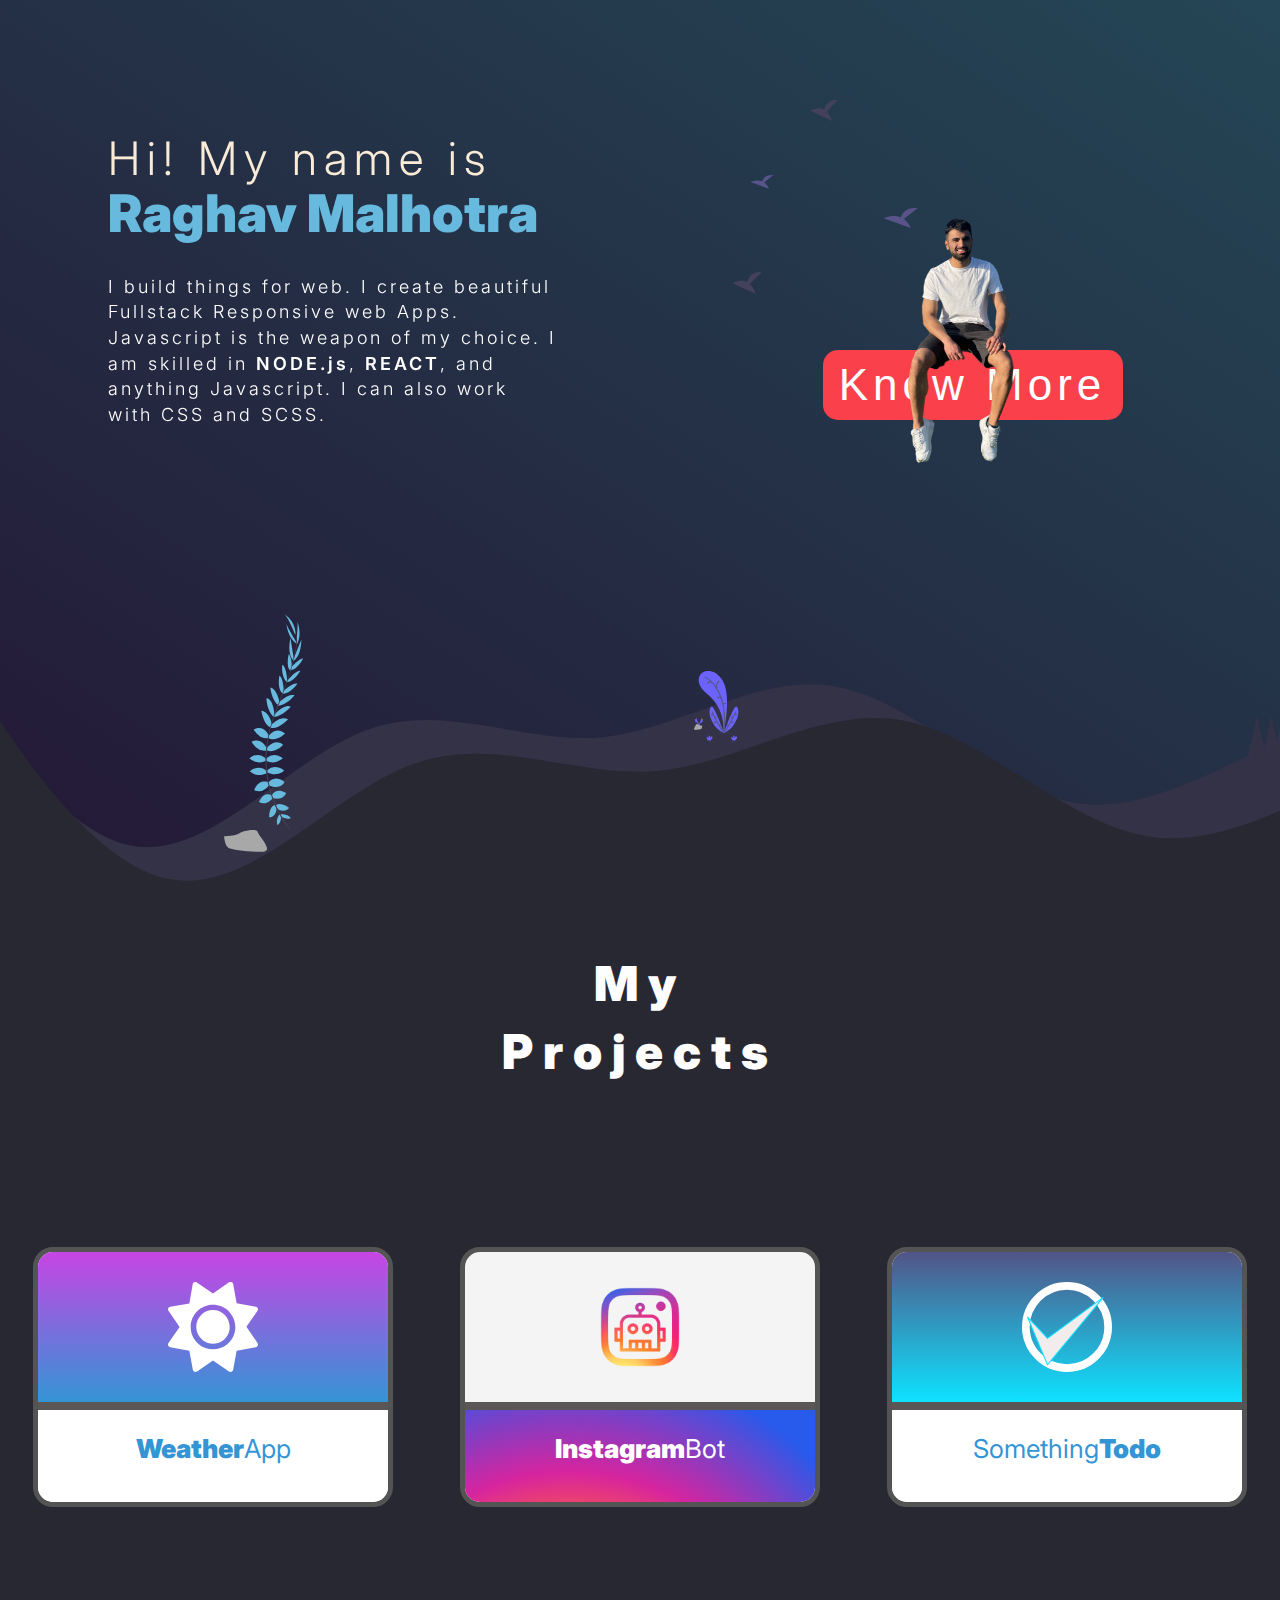
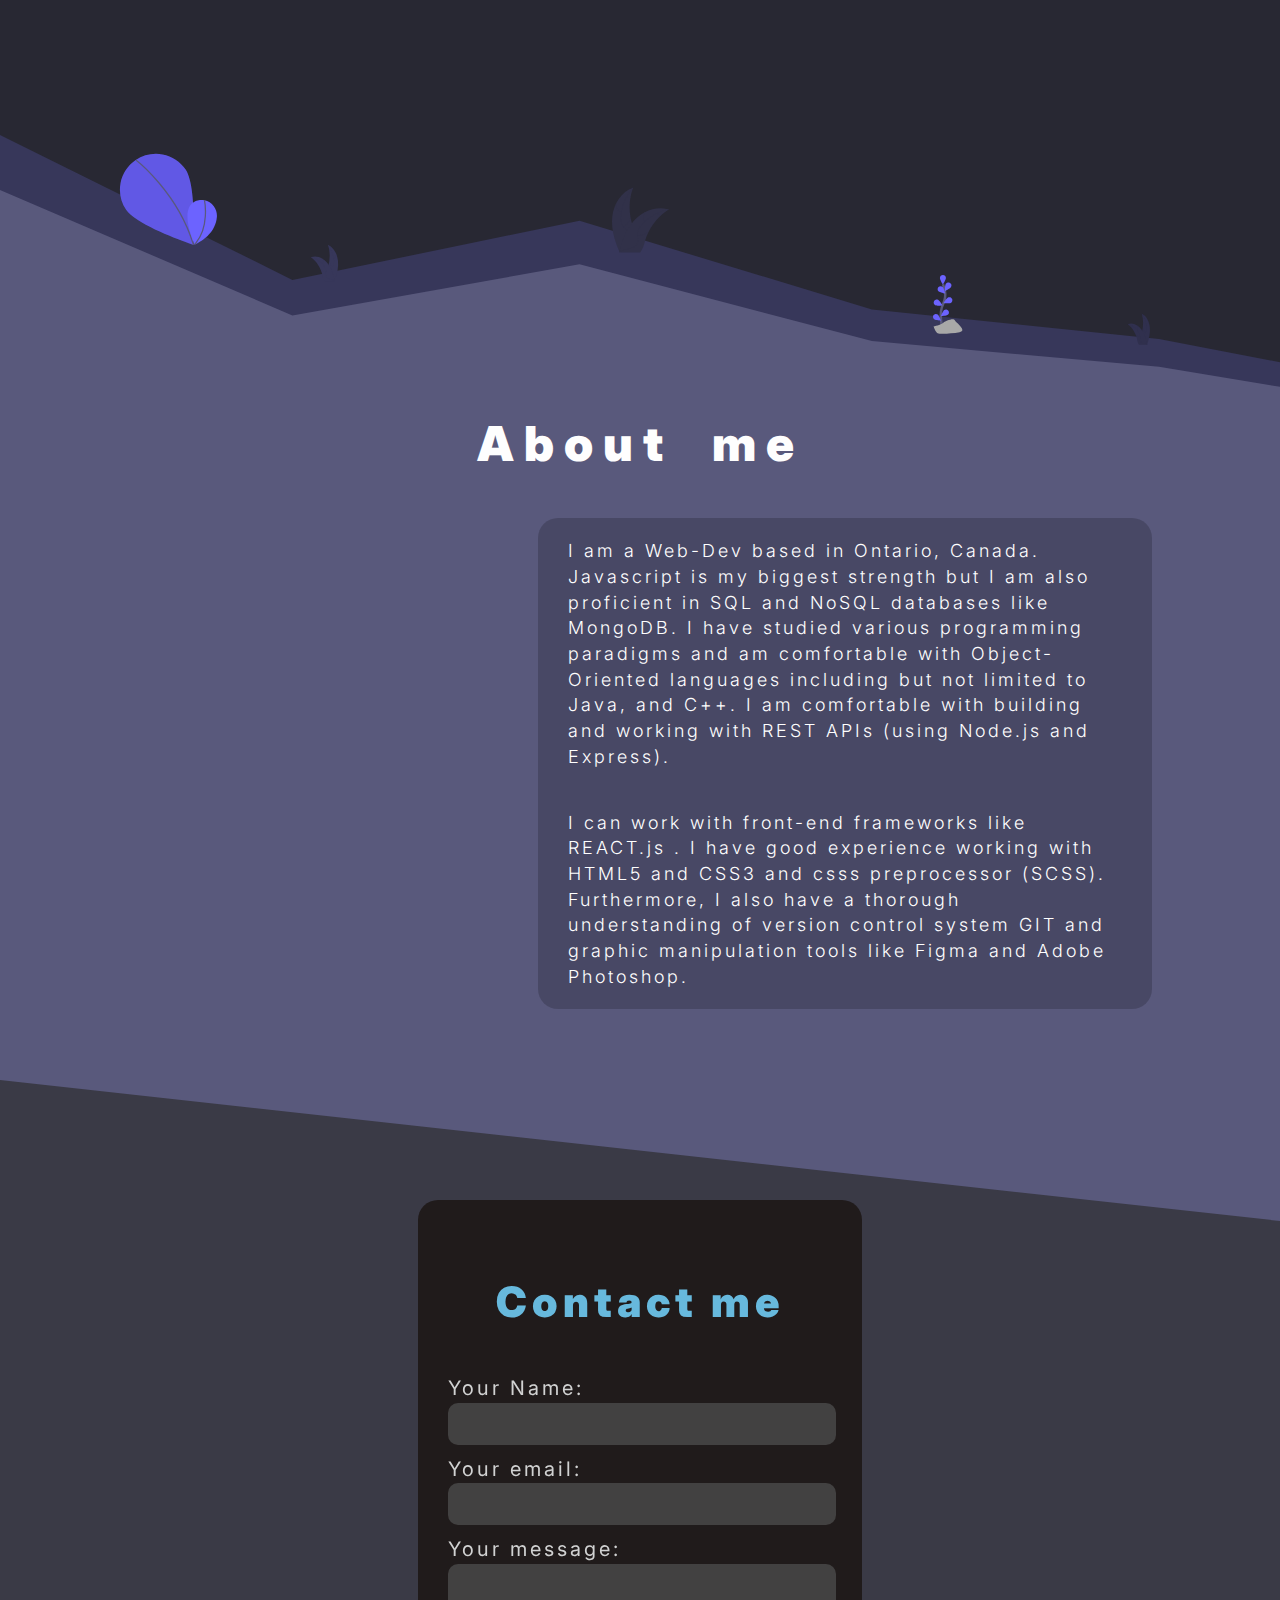
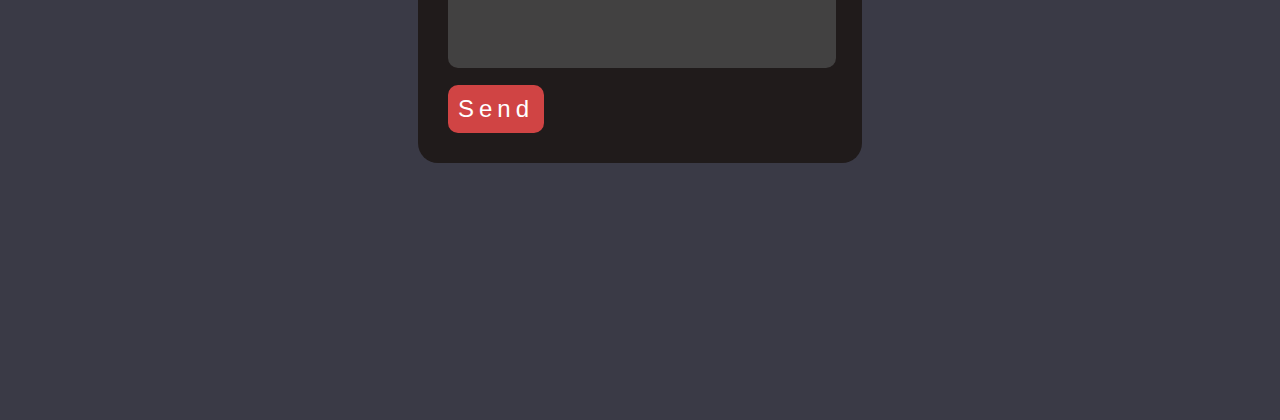
==== beta/index.html @ 1766f649 "added beta" ====
<!DOCTYPE html>
<html lang="en">
  <head>
    <meta charset="UTF-8" />
    <meta name="viewport" content="width=device-width, initial-scale=1.0" />
    <meta http-equiv="X-UA-Compatible" content="ie=edge" />
    <title>Document</title>
    <link rel="preconnect" href="https://fonts.googleapis.com" />
    <link rel="preconnect" href="https://fonts.gstatic.com" crossorigin />
    <link
      href="https://fonts.googleapis.com/css2?family=Inter:wght@100;200;300;400;500;600;700;800;900&display=swap"
      rel="stylesheet"
    />
    <link rel="stylesheet" href="./styles/style.css" />
  </head>

  <body>
    <div id="section1">
      <div class="container">
        <svg
          id="birds"
          width="185"
          height="194"
          viewBox="0 0 185 194"
          fill="none"
          xmlns="http://www.w3.org/2000/svg"
        >
          <path
            class="dark-bird"
            d="M31.756 82.4659L40.9617 75.1031C33.8102 74.3141 30.8718 78.2144 29.6692 81.3015C24.0822 78.9815 18 82.0219 18 82.0219L36.4189 88.7086C35.4897 86.2267 33.8722 84.0612 31.756 82.4659V82.4659Z"
            fill="#585489"
          />
          <path
            class="dark-bird"
            d="M171.369 118.892L185 108.15C174.411 106.999 170.06 112.69 168.279 117.193C160.006 113.809 151 118.245 151 118.245L178.273 128C176.897 124.379 174.502 121.22 171.369 118.892V118.892Z"
            fill="#585489"
          />
          <path
            class="light-bird"
            d="M94.1753 11.4369L105 0.157955C96.5908 -1.0507 93.1356 4.92404 91.7215 9.65311C85.1519 6.09915 78 10.7568 78 10.7568L99.6583 21C98.5656 17.198 96.6636 13.8807 94.1753 11.4369V11.4369Z"
            fill="#43415B"
          />
          <path
            class="light-bird"
            d="M17.3735 183.981L29 172.165C19.9679 170.899 16.2567 177.159 14.7379 182.113C7.68165 178.39 0 183.269 0 183.269L23.2626 194C22.089 190.017 20.0461 186.542 17.3735 183.981Z"
            fill="#43415B"
          />
        </svg>
        <div id="text-section">
          <h1>Hi! My name is <span id="name">Raghav Malhotra </span></h1>
          <p class="hero-para">
            I build things for web. I create beautiful Fullstack Responsive web
            Apps. Javascript is the weapon of my choice. I am skilled in
            <span class="node grow"> NODE.js</span>,
            <span class="react grow">REACT</span>, and anything Javascript. I
            can also work with CSS and SCSS.
          </p>
        </div>
        <div id="cta-section">
          <button id="main-cta">Know more</button>
        </div>
      </div>
    </div>

    <!-- section 2 projects -->

    <div id="section2">
      <div class="transition-layer"></div>

      <h2>My Projects</h2>

      <div class="container">
        <div class="project-box" id="weather-project">
          <div class="icon">
            <img
              src="./imgs/icons/weather.svg"
              alt="weather app by Raghav Malhotra"
            />
          </div>
          <div class="app-name"><span class="b">Weather</span>App</div>
        </div>
        <div class="project-box" id="instagram-bot">
          <div class="icon">
            <img
              src="./imgs/icons/instabot.png"
              alt="weather app by Raghav Malhotra"
            />
          </div>
          <div class="app-name" id="instagram-app-name-box">
            <div id="instabot-text"><span class="b">Instagram</span>Bot</div>
          </div>
        </div>
        <div class="project-box" id="todo-project">
          <div class="icon">
            <img
              src="./imgs/icons/todo.svg"
              alt="weather app by Raghav Malhotra"
            />
          </div>
          <div class="app-name">
            <div>Something<span class="b">Todo</span></div>
          </div>
        </div>
      </div>
    </div>

    <div id="section-3">
      <div class="transition-layer2"></div>
      <h2>About me</h2>
      <div id="about-box">
        <div id="about-text">
          <p>
            I am a Web-Dev based in Ontario, Canada. Javascript is my biggest
            strength but I am also proficient in SQL and NoSQL databases like
            MongoDB. I have studied various programming paradigms and am
            comfortable with Object-Oriented languages including but not limited
            to Java, and C++. I am comfortable with building and working with
            REST APIs (using Node.js and Express).
          </p>

          <p>
            I can work with front-end frameworks like REACT.js . I have good
            experience working with HTML5 and CSS3 and csss preprocessor (SCSS).
            Furthermore, I also have a thorough understanding of version control
            system GIT and graphic manipulation tools like Figma and Adobe
            Photoshop.
          </p>
        </div>
        <div id="about-img">
          <img src="/imgs/raghav.jpeg" alt="" />
        </div>
      </div>
    </div>

    <div id="section-4">
      <div id="form-box">
        <h3>Contact me</h3>
        <form action="https://formspree.io/f/moqrgpzv" method="POST">
          <label>
            Your Name: <br />
            <input type="text" name="name" required /> </label
          ><br />
          <label>
            Your email: <br />
            <input type="email" name="email" required /> </label
          ><br />
          <label>
            Your message:<br />
            <textarea name="message" required></textarea></label
          ><br />

          <button type="submit" id="send-form">Send</button>
        </form>
      </div>
    </div>
    -->
    <footer>Raghavm.com &copy; 2022</footer>
  </body>
  <script src="./scripts/app.js"></script>
  <script src="./scripts/form.js"></script>
  <script src="./scripts/url.js"></script>
</html>
---- beta/styles/style.css ----
body {
  padding: 0;
  margin: 0;
  font-family: 'Inter', sans-serif;
  font-size: 14px;
  line-height: 1.42857143;
  scroll-behavior: smooth;
  box-sizing: border-box;
  width: 100vw;
  overflow-x: hidden;
}

#section1 {
  /* background: #2c2b3c; */

  position: fixed;
  color: antiquewhite;
  /* padding: 20px; */
  text-align: center;
  height: 100vh;
  width: 100%;
  background: linear-gradient(33deg, #222954, #240d2e, #244b59, #352c69);
  background-size: 400% 400%;
  animation: gradient 30s ease infinite;
}

@keyframes gradient {
  0% {
    background-position: 0% 50%;
  }
  50% {
    background-position: 100% 50%;
  }
  100% {
    background-position: 0% 50%;
  }
}

.container {
  padding: 100px 0px;
  text-align: center;
  height: 100%;
  width: 100%;
  display: flex;
  flex-direction: row;
  justify-content: space-around;
  align-items: stretch;
  flex-wrap: wrap;
  position: relative;
  overflow: hidden;
  /* background: #dedded77; */
}

#birds {
  width: 250px;
  position: absolute;
  top: 90;
  right: 330px;
}

#text-section {
  width: 450px;
}

h1 {
  font-weight: 300;
  font-size: 46px;
  letter-spacing: 7px;
  line-height: 55px;
  text-align: left;
}

#name {
  font-size: 52px;
  font-weight: 900;
  color: #67b9dd;
  letter-spacing: 0px;
}

#text-section p {
  font-weight: 300;
  font-size: 18px;
  text-align: left;
  letter-spacing: 3px;
  color: #fff;
}

.grow {
  font-weight: 600;
}

#cta-section {
  width: 400px;
  display: flex;
  margin-top: 250px;
  justify-content: center;
  position: relative;
}

button#main-cta {
  background: #f9404b;
  color: #fff;
  border: 0;
  font-weight: 100;
  font-size: 44px;
  position: relative;
  letter-spacing: 5px;
  text-transform: capitalize;
  /* box-shadow: 5px 10px 15px #1a1a1a9c; */
  transition: all 0.3s ease-in-out;
  width: 300px;
  height: 70px;
  border-radius: 15px;
  cursor: pointer;
}

button#main-cta:hover {
  transform: translateY(-5px);
  box-shadow: 5px 10px 15px #1a1a1a9c;
}

button#main-cta:active {
  transform: translateY(5px);
  box-shadow: none;
}

#main-cta:after {
  content: '';
  width: 40%;
  height: 350%;
  position: absolute;
  top: -132px;
  left: 75px;
  background-image: url('./../imgs/me_nobg.png');
  background-position: center;
  background-size: cover;
}

.dark-bird {
  /* fill: red; */
}

/* ---------------------------------------- */

.transition-layer {
  position: absolute;
  top: -31%;
  left: 0;

  width: 100%;
  height: 40%;
  background-image: url('./../imgs/transition_layer.svg');
  background-repeat: no-repeat;
  background-size: cover;
}

#section2 {
  width: 100%;
  top: 100vh;
  left: 0;
  background: #282833;
  color: antiquewhite;
  padding: 10px 0 150px 0;
  text-align: center;
  min-height: 100vh;
  position: relative;
  display: block;
}

h2 {
  font-size: 48px;
  font-weight: 900;
  word-spacing: 20px;
  letter-spacing: 10px;
  position: absolute;
  z-index: 2;
  color: #fefefe;
  position: relative;

  /* background: #000; */
  width: 400px;
  left: 50%;
  transform: translateX(-50%);
}

h2 .underline {
  content: '';
  width: 40%;
  height: 6px;
  border-radius: 10px;
  background: #f9404b;
  position: absolute;
  top: 130%;
  left: 50%;
  transform: translateX(-50%);
  z-index: 1;
  transition: all 1s ease-in-out;
  /* transform: scale(0.5); */
}

.project-box {
  width: 350px;
  height: 250px;
  background: #f4f4f4;
  border-radius: 20px;
  margin: 20px;
  cursor: pointer;
  transition: all 0.3s ease-in-out;
  overflow: hidden;
  border: 5px solid #545454;
  padding: 0%;
}

.project-box:hover {
  transform: scale(1.05);
  box-shadow: 5px 10px 15px #262525b7;
}

.project-box .icon {
  width: 100%;
  height: 60%;
  position: relative;
  border-bottom: 8px solid rgb(91, 86, 86);
}

#weather-project .icon {
  background: linear-gradient(#c745e4, #278ed3ef);
}

#todo-project .icon {
  background: linear-gradient(#525486, #0de2ff);
}

.project-box .icon img {
  width: auto;
  position: absolute;
  height: 60%;
  top: 50%;
  left: 50%;
  transform: translate(-50%, -50%);
}

.b {
  font-weight: 900;
}
.project-box .app-name {
  background: #ffffff;
  height: 100%;
  color: #278ed3ef;
  font-size: 26px;
  font-weight: 400;
  padding-top: 20px;
}

/* section 3 */
#section-3 {
  height: 100vh;
  width: 100%;
  top: 100vh;
  box-sizing: border-box;
  background: #59597c;
  color: antiquewhite;
  padding: 10px 0 150px 0;
  text-align: center;

  position: relative;
}

#about-box {
  margin-top: 1000px;
  width: 80%;
  margin: auto;

  display: table;
  clear: both;
  border-radius: 20px;
}

#about-text {
  width: 60%;
  float: right;
  background: rgba(0, 0, 0, 0.185);
  font-family: 'Inter', sans-serif;

  font-weight: 300;
  border-radius: 20px;
}

#about-text p {
  font-size: 18px;
  font-weight: 300;
  text-align: left;
  letter-spacing: 3px;
  width: 90%;
  margin: auto;
  color: #fff;
  padding: 20px;
}

#about-img {
  width: 30%;
  float: left;
}
#about-img img {
  width: 100%;
  box-shadow: 5px 2px 15px #262525b7;
  border-radius: 20px;
}

.transition-layer {
  position: absolute;
  top: -31%;
  left: 0;

  width: 100%;
  height: 40%;
  background-image: url('./../imgs/transition_layer.svg');
  background-repeat: no-repeat;
  background-size: cover;
}

.transition-layer2 {
  position: absolute;
  top: -31%;
  left: 0;
  background: #282833;
  width: 100%;
  height: 34%;
  background-image: url('./../imgs/transition_layer2.svg');
  background-repeat: no-repeat;
  background-size: cover;
}

#section-4 {
  width: 100%;
  display: block;
  top: 80vh;
  left: 0;
  position: relative;
  background: #3a3a46;
  clip-path: polygon(0 0, 100% 15%, 100% 100%, 0% 100%);
  color: antiquewhite;
  padding: 20px 0;
  /* text-align: center; */
  min-height: 100vh;
}

#form-box {
  width: 30%;
  height: 100%;
  margin: auto;
  margin-top: 100px;
  background: #201b1b;
  padding: 30px;
  border-radius: 20px;
  overflow: hidden;
  position: relative;
}

#form-box h3 {
  font-size: 42px;
  font-weight: 900;
  letter-spacing: 0px;
  letter-spacing: 5px;

  color: #67b9dd;
  text-align: center;
}

form input[type='text'],
form input[type='email'],
form textarea {
  width: 100%;
  height: 40px;
  background: rgb(66, 65, 65);
  border: 0;
  outline: 0;
  border-radius: 10px;
  text-indent: 3%;
  margin-bottom: 10px;
  font-size: 18px;

  color: #67b9dd;
  transition: all 0.3s ease-in-out;
}

label {
  font-size: 20px;
  letter-spacing: 3px;
  color: #d1d2d2;
  transition: all 0.3s ease-in-out;
  margin-bottom: 15px;
}

form textarea {
  height: 100px;
  resize: none;
}

#send-form {
  background: #d04444;
  color: #fff;
  border: 0;
  border-radius: 10px;
  padding: 10px;
  font-size: 24px;
  font-weight: 300;
  cursor: pointer;
  transition: all 0.3s ease-in-out;
  letter-spacing: 5px;
}

#send-form:hover {
  background: #e53535;
}

footer {
  width: 100%;
  min-height: 50px;
  background: #2c1e4b;
  text-align: center;
  color: #ffffff;
  padding: 10px;
}

#instagram-app-name-box {
  background: radial-gradient(
    circle at 30% 107%,
    #fdf497 0%,
    #fdf497 5%,
    #fd5949 45%,
    #d6249f 60%,
    #285aeb 90%
  );
}
#instabot-text {
  color: #ffff;

  /* background-clip: text;
  -webkit-background-clip: text;
  -webkit-text-fill-color: transparent; */
}

/* media queries */

@media only screen and (max-width: 2143px) {
  .transition-layer2 {
    top: -25%;
  }
}

@media only screen and (max-width: 1809px) {
  .transition-layer2 {
    top: 0%;
  }
}

@media only screen and (max-width: 2143px) {
  .transition-layer2 {
    top: -25%;
  }
}
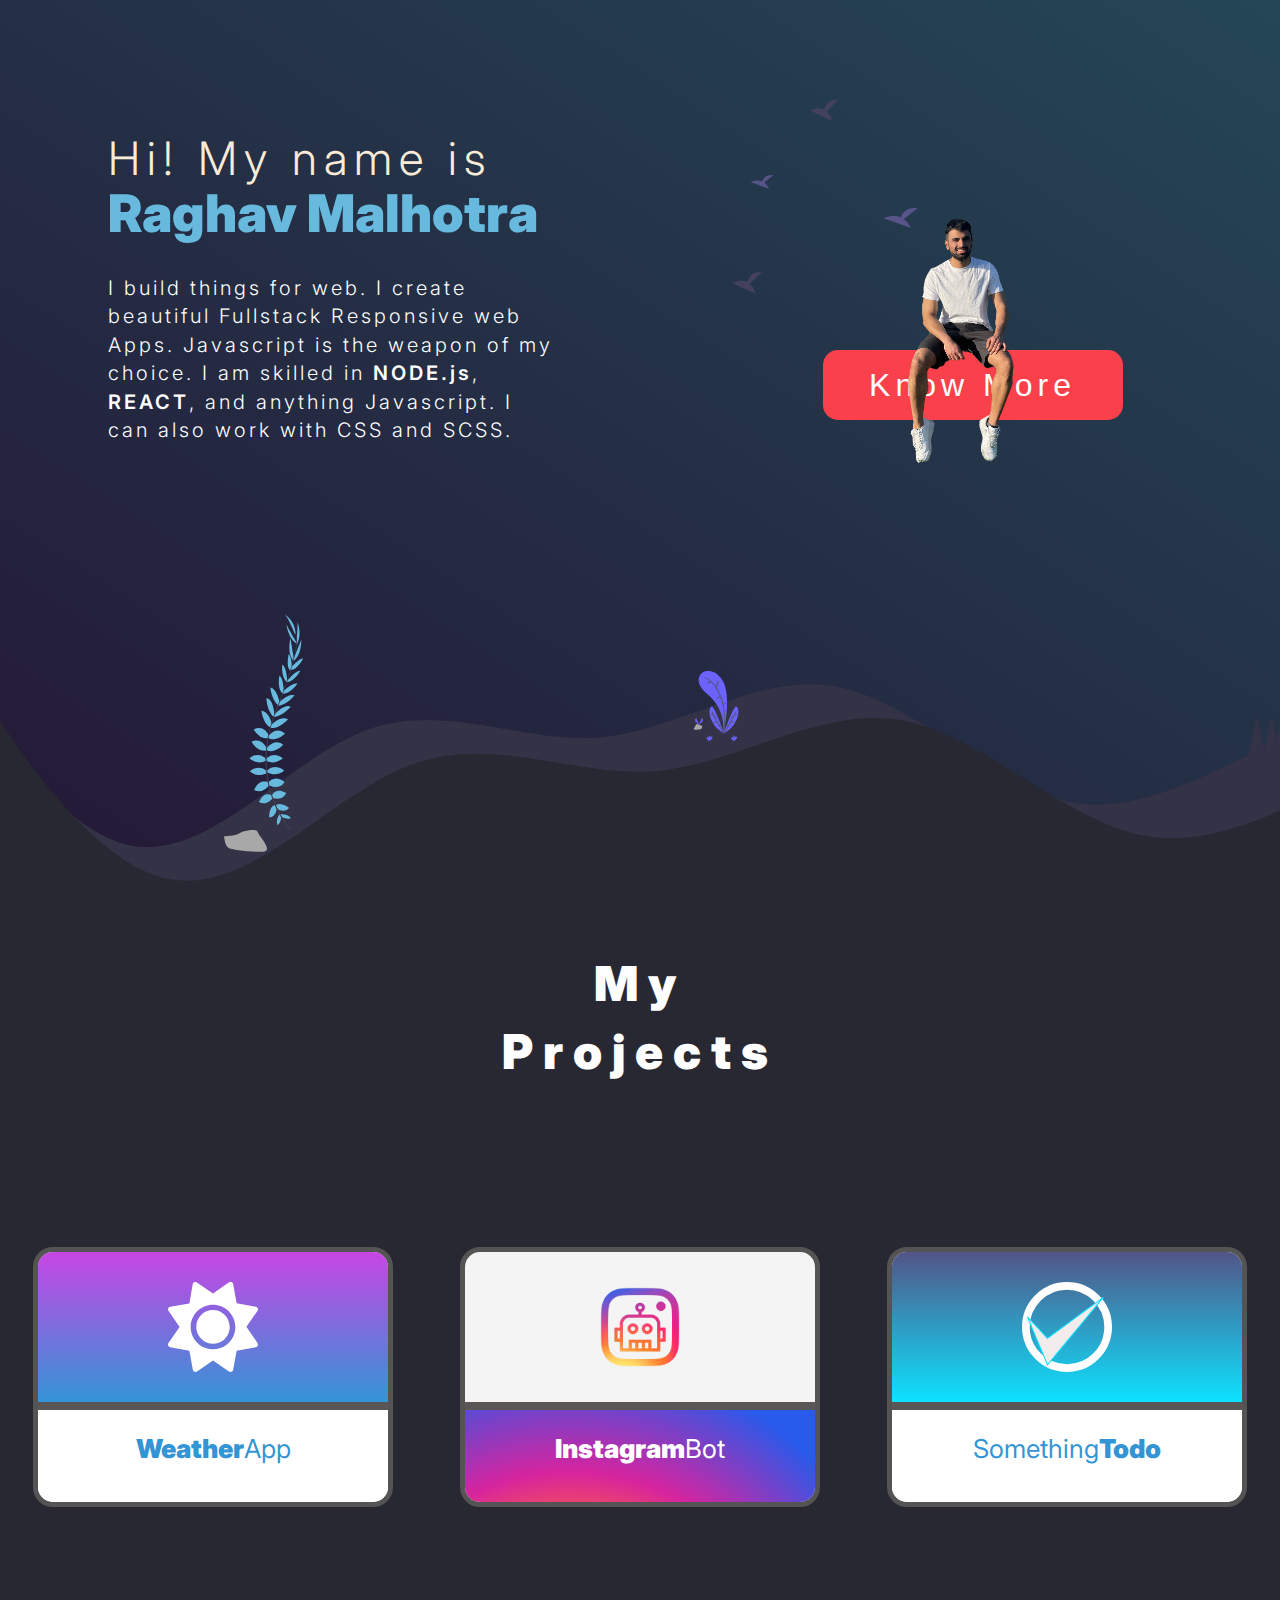
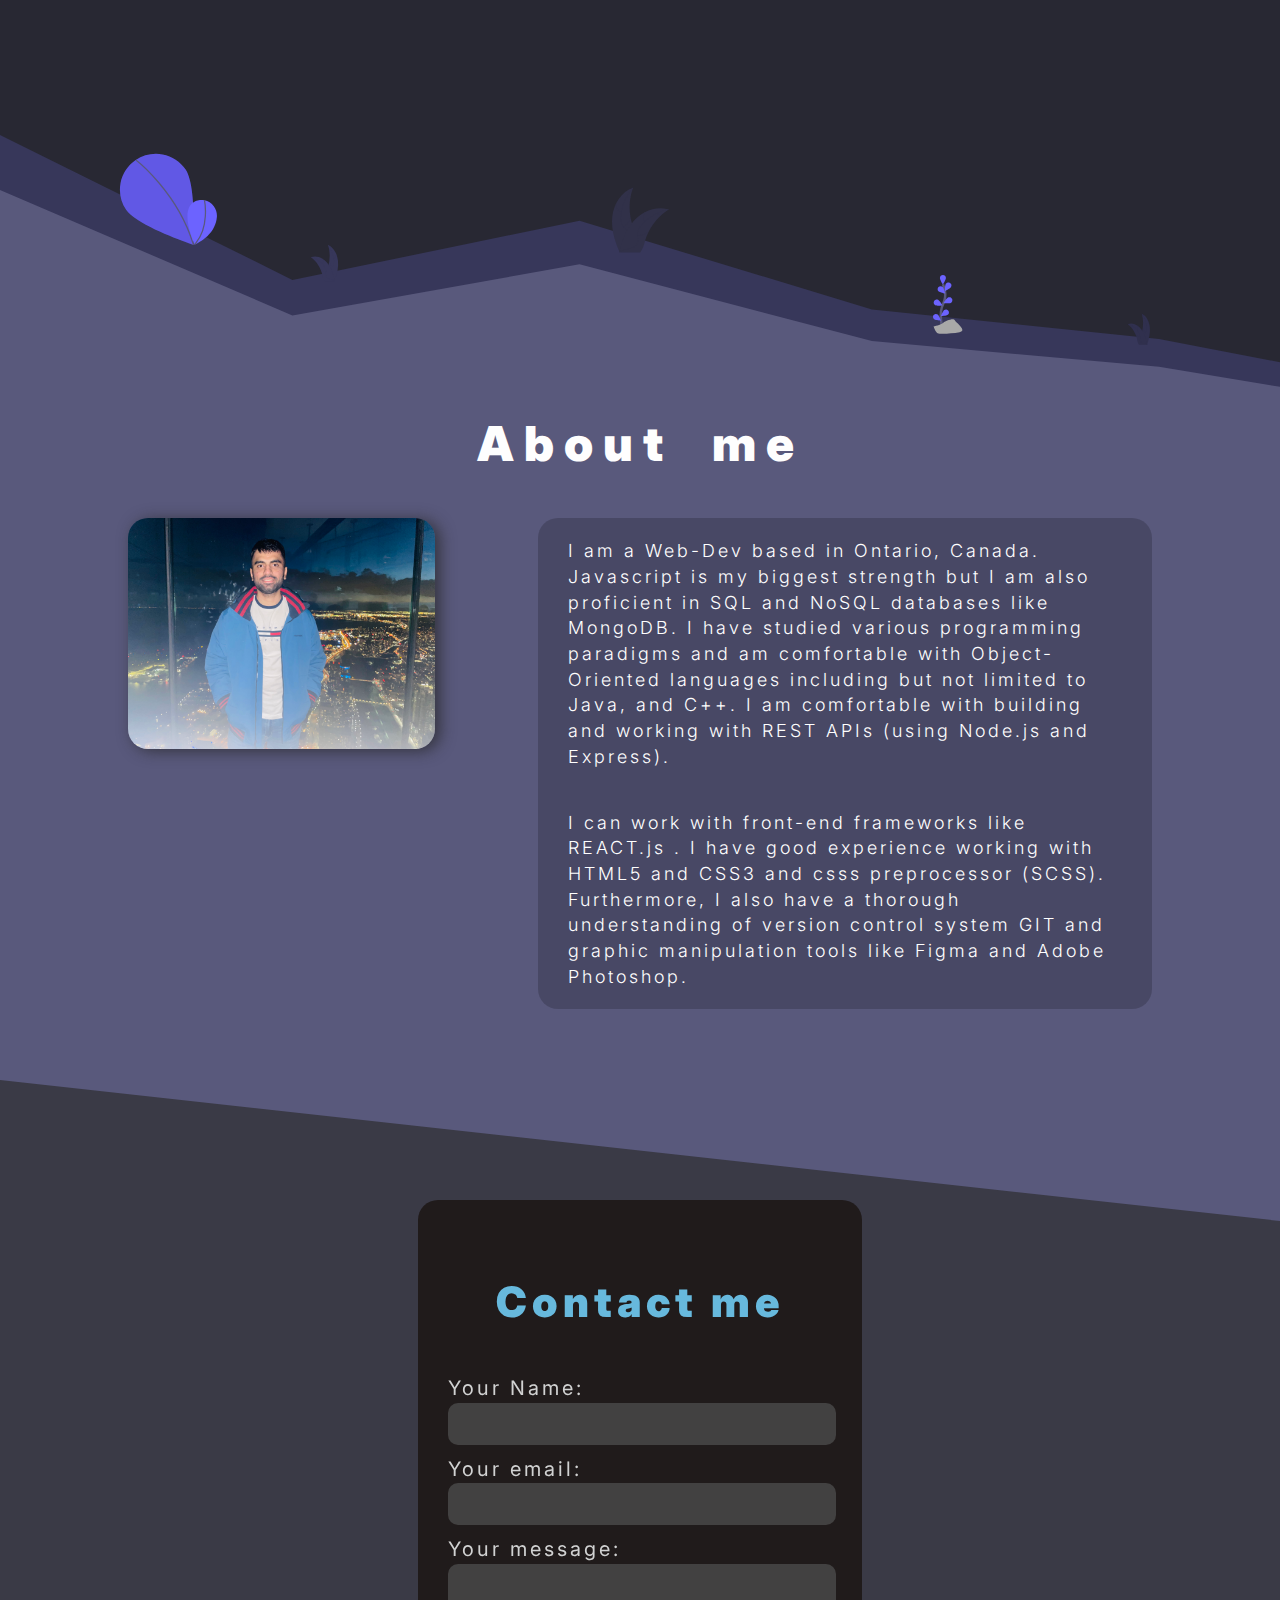
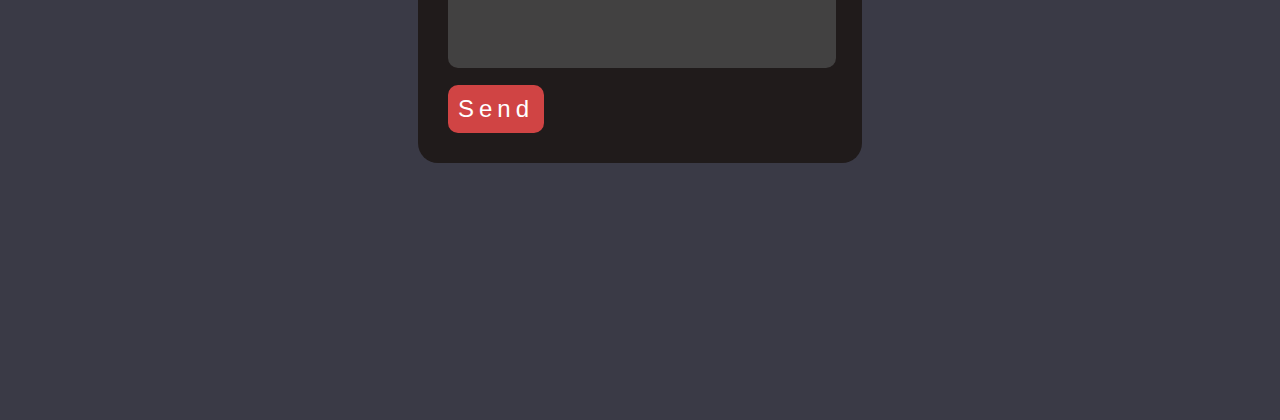
==== commit 4ebbe35a: "worked on responsive desiggn of beta" ====
--- a/beta/index.html
+++ b/beta/index.html
@@ -12,6 +12,7 @@
       rel="stylesheet"
     />
     <link rel="stylesheet" href="./styles/style.css" />
+    <link rel="stylesheet" href="./styles/media_queries.css" />
   </head>
 
   <body>
@@ -127,7 +128,7 @@
           </p>
         </div>
         <div id="about-img">
-          <img src="/imgs/raghav.jpeg" alt="" />
+          <img src="/beta/imgs/raghav.jpeg" alt="" />
         </div>
       </div>
     </div>
--- a/beta/styles/style.css
+++ b/beta/styles/style.css
@@ -17,23 +17,11 @@
   color: antiquewhite;
   /* padding: 20px; */
   text-align: center;
-  height: 100vh;
+  min-height: 100vh;
   width: 100%;
   background: linear-gradient(33deg, #222954, #240d2e, #244b59, #352c69);
   background-size: 400% 400%;
   animation: gradient 30s ease infinite;
-}
-
-@keyframes gradient {
-  0% {
-    background-position: 0% 50%;
-  }
-  50% {
-    background-position: 100% 50%;
-  }
-  100% {
-    background-position: 0% 50%;
-  }
 }
 
 .container {
@@ -79,7 +67,7 @@
 
 #text-section p {
   font-weight: 300;
-  font-size: 18px;
+  font-size: 20px;
   text-align: left;
   letter-spacing: 3px;
   color: #fff;
@@ -102,7 +90,7 @@
   color: #fff;
   border: 0;
   font-weight: 100;
-  font-size: 44px;
+  font-size: 32px;
   position: relative;
   letter-spacing: 5px;
   text-transform: capitalize;
@@ -443,20 +431,14 @@
 
 /* media queries */
 
-@media only screen and (max-width: 2143px) {
-  .transition-layer2 {
-    top: -25%;
+@keyframes gradient {
+  0% {
+    background-position: 0% 50%;
   }
-}
-
-@media only screen and (max-width: 1809px) {
-  .transition-layer2 {
-    top: 0%;
+  50% {
+    background-position: 100% 50%;
   }
-}
-
-@media only screen and (max-width: 2143px) {
-  .transition-layer2 {
-    top: -25%;
+  100% {
+    background-position: 0% 50%;
   }
 }
--- a/beta/styles/media_queries.css
+++ b/beta/styles/media_queries.css
@@ -0,0 +1,140 @@
+@media only screen and (max-width: 2143px) {
+  .transition-layer2 {
+    top: -25%;
+  }
+}
+
+@media only screen and (max-width: 1809px) {
+  .transition-layer2 {
+    top: 0%;
+  }
+}
+
+@media only screen and (max-width: 2143px) {
+  .transition-layer2 {
+    top: -25%;
+  }
+}
+
+@media only screen and (max-width: 1200px) {
+  .transition-layer {
+    top: -16%;
+    height: 25%;
+  }
+}
+
+@media only screen and (max-width: 935px) {
+  #section1 {
+    height: 110vh;
+  }
+  #section2 {
+    top: 115vh;
+  }
+  .transition-layer {
+    top: -10%;
+
+    height: 15%;
+  }
+
+  #main-cta:after {
+    display: none;
+  }
+
+  #cta-section {
+    height: 80vw;
+    margin-top: 120px;
+  }
+  #text-section {
+    width: 80vw;
+  }
+}
+
+@media only screen and (max-width: 700px) {
+  .transition-layer {
+    top: -8%;
+
+    height: 8%;
+  }
+}
+
+@media only screen and (max-width: 805px) {
+  h1 {
+    font-weight: 400;
+    font-size: 46px;
+    letter-spacing: 5px;
+    line-height: 45px;
+  }
+
+  #name {
+    font-size: 46px;
+    font-weight: 900;
+  }
+
+  #text-section p {
+    font-weight: 300;
+    font-size: 18px;
+    text-align: left;
+    letter-spacing: 3px;
+    color: #fff;
+  }
+}
+
+@media only screen and (max-width: 700px) {
+  button#main-cta {
+    font-size: 20px;
+    width: 200px;
+    height: 60px;
+    border-radius: 10px;
+  }
+
+  #cta-section {
+    height: 80vw;
+    margin-top: 90px;
+  }
+}
+
+@media only screen and (max-width: 500px) {
+  .container {
+    padding: 70px 0px;
+  }
+
+  #section1 {
+    height: 60vh;
+  }
+  #section2 {
+    top: 100vh;
+  }
+  .transition-layer {
+    top: -10%;
+    height: 10%;
+  }
+
+  #cta-section {
+    height: 100vw;
+    margin-top: 120px;
+  }
+
+  h1 {
+    font-weight: 400;
+    font-size: 30px;
+    letter-spacing: 5px;
+    line-height: 45px;
+  }
+
+  #name {
+    font-size: 36px;
+    font-weight: 900;
+  }
+
+  #cta-section {
+    height: 80vw;
+    margin-top: 30px;
+  }
+
+  button#main-cta {
+    font-size: 20px;
+    width: 200px;
+    height: 50px;
+    border-radius: 10px;
+  }
+}
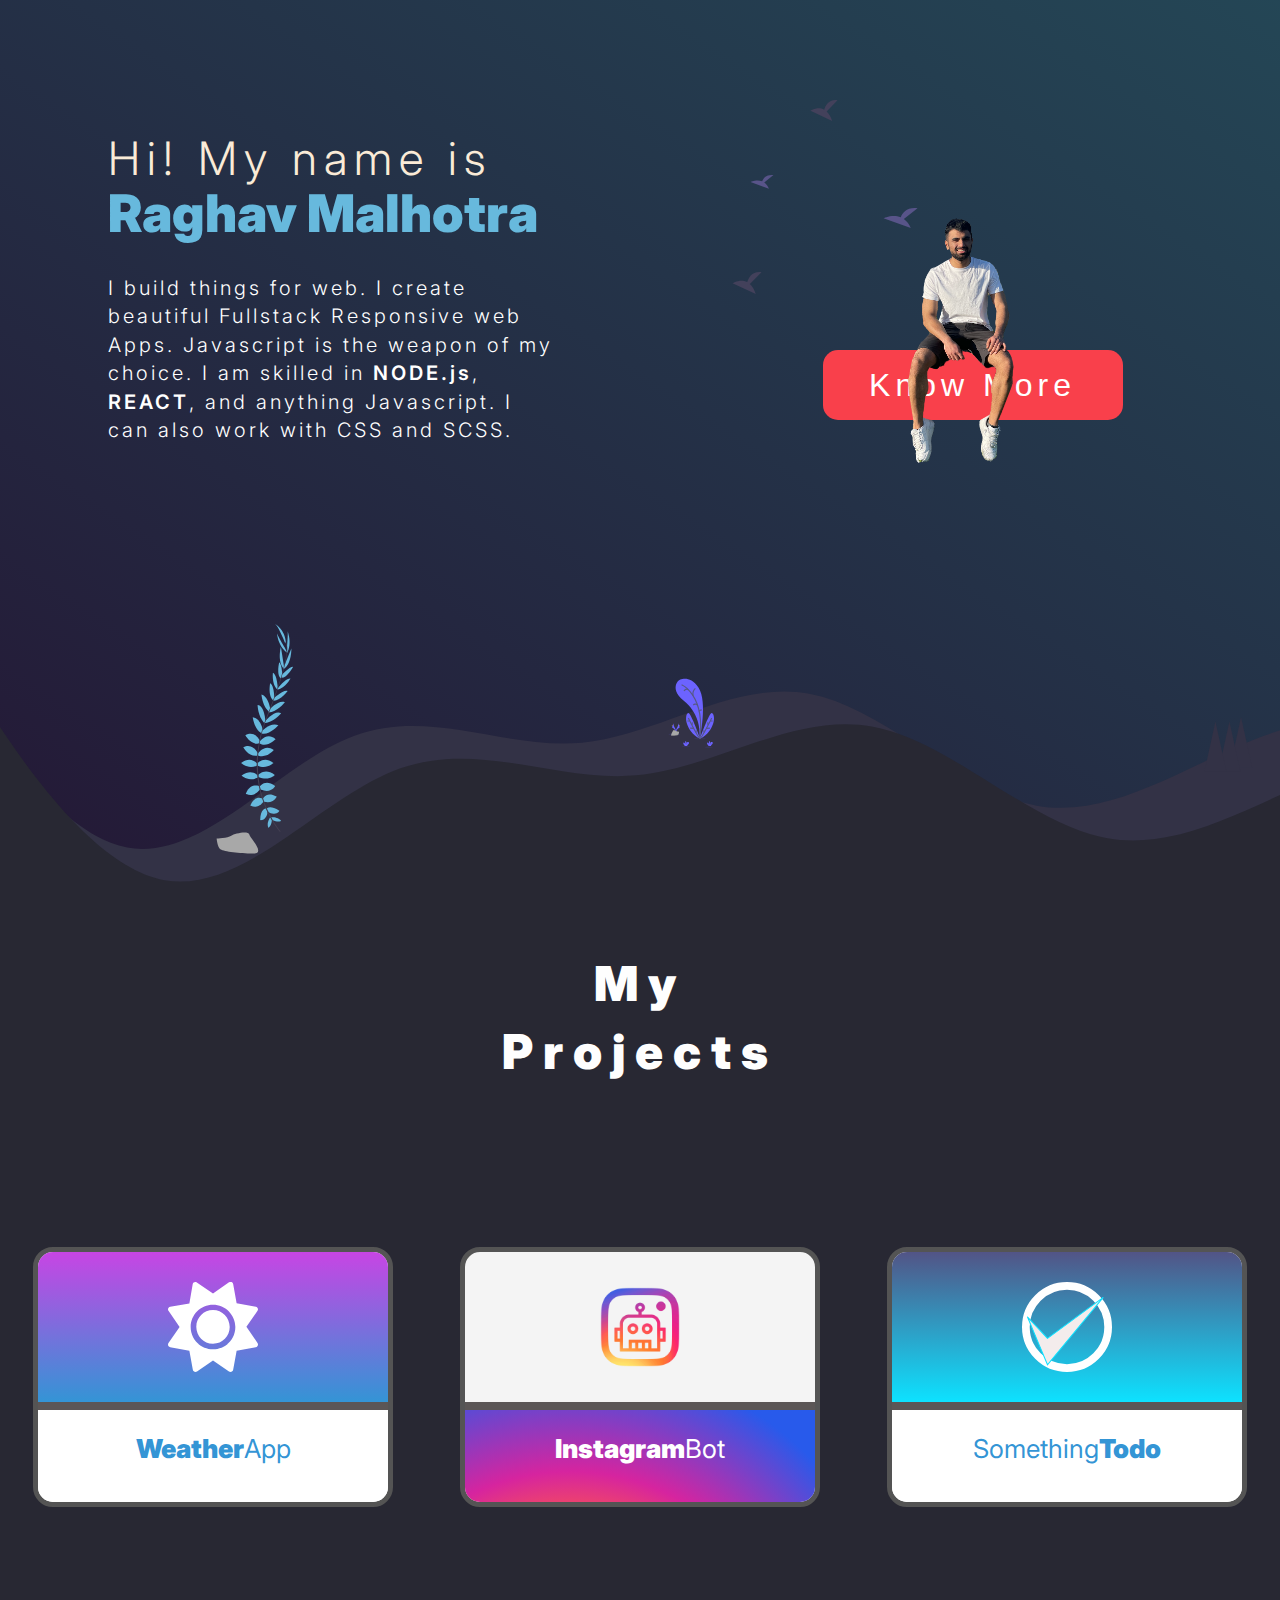
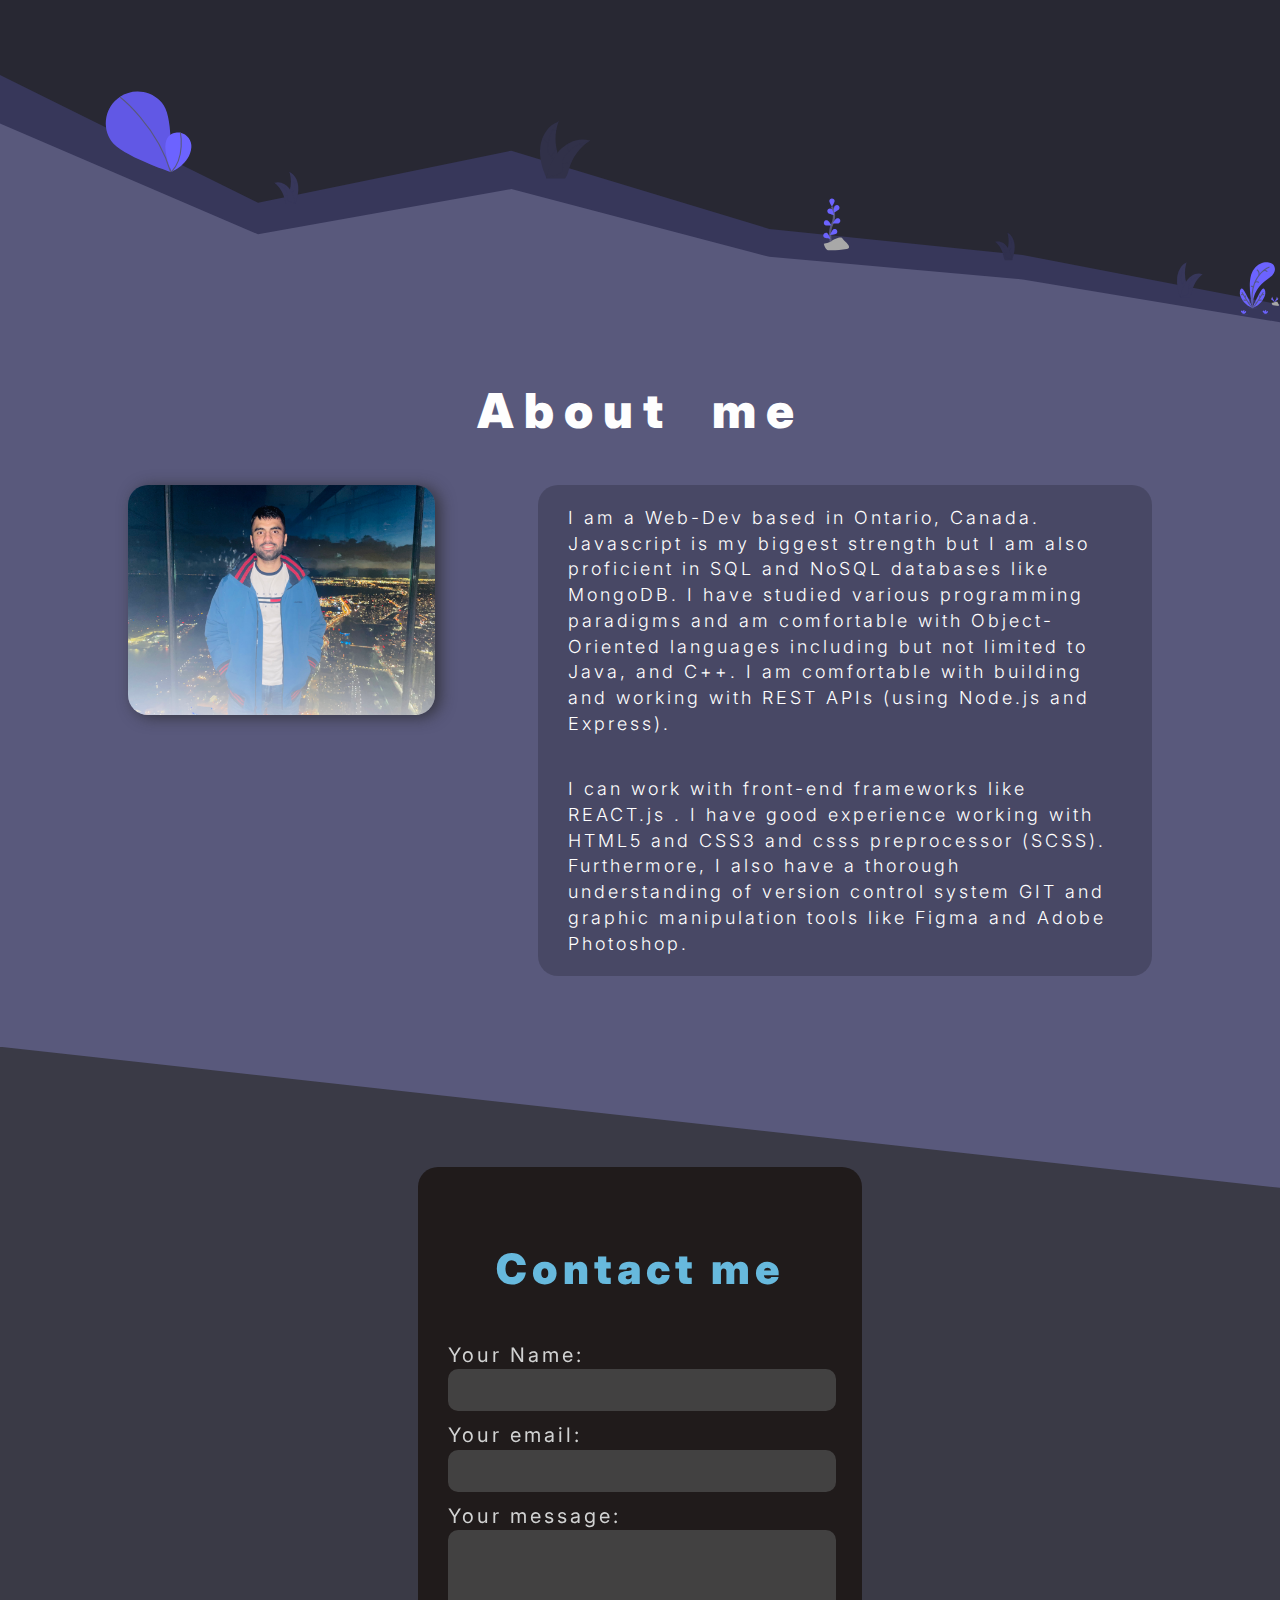
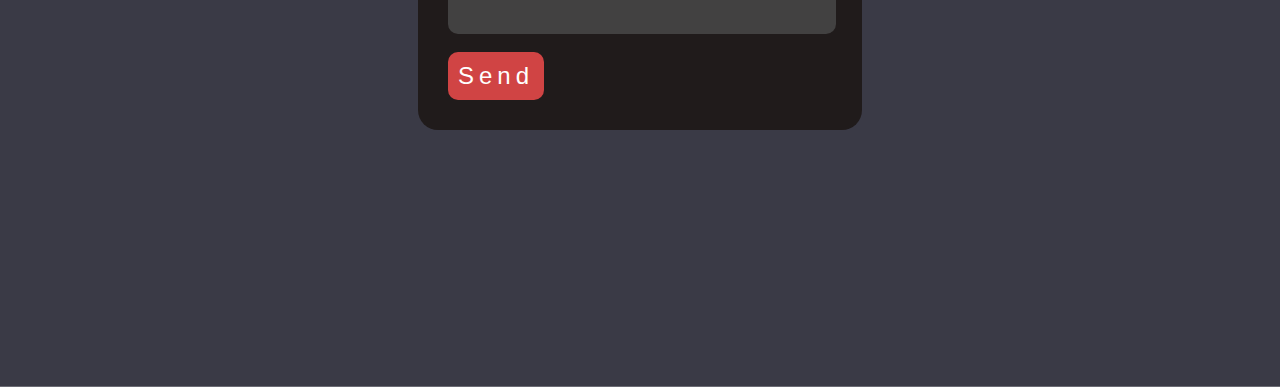
==== commit 04075520: "made changes to portfolio beta" ====
--- a/beta/index.html
+++ b/beta/index.html
@@ -155,7 +155,6 @@
       </div>
     </div>
     -->
-    <footer>Raghavm.com &copy; 2022</footer>
   </body>
   <script src="./scripts/app.js"></script>
   <script src="./scripts/form.js"></script>
--- a/beta/styles/style.css
+++ b/beta/styles/style.css
@@ -28,7 +28,7 @@
   padding: 100px 0px;
   text-align: center;
   height: 100%;
-  width: 100%;
+  width: 100vw;
   display: flex;
   flex-direction: row;
   justify-content: space-around;
@@ -135,8 +135,7 @@
   top: -31%;
   left: 0;
 
-  width: 100%;
-  height: 40%;
+  width: auto;
   background-image: url('./../imgs/transition_layer.svg');
   background-repeat: no-repeat;
   background-size: cover;
@@ -150,7 +149,7 @@
   color: antiquewhite;
   padding: 10px 0 150px 0;
   text-align: center;
-  min-height: 100vh;
+  padding-bottom: 300px;
   position: relative;
   display: block;
 }
@@ -309,11 +308,10 @@
 
 .transition-layer2 {
   position: absolute;
-  top: -31%;
+  top: -35%;
   left: 0;
-  background: #282833;
-  width: 100%;
-  height: 34%;
+  width: 100%;
+  height: 35%;
   background-image: url('./../imgs/transition_layer2.svg');
   background-repeat: no-repeat;
   background-size: cover;
@@ -402,15 +400,6 @@
   background: #e53535;
 }
 
-footer {
-  width: 100%;
-  min-height: 50px;
-  background: #2c1e4b;
-  text-align: center;
-  color: #ffffff;
-  padding: 10px;
-}
-
 #instagram-app-name-box {
   background: radial-gradient(
     circle at 30% 107%,
--- a/beta/styles/media_queries.css
+++ b/beta/styles/media_queries.css
@@ -1,18 +1,7 @@
-@media only screen and (max-width: 2143px) {
-  .transition-layer2 {
-    top: -25%;
-  }
-}
-
-@media only screen and (max-width: 1809px) {
-  .transition-layer2 {
-    top: 0%;
-  }
-}
-
-@media only screen and (max-width: 2143px) {
-  .transition-layer2 {
-    top: -25%;
+@media only screen and (max-width: 1450px) {
+  .transition-layer2 {
+    top: -28%;
+    height: 30%;
   }
 }
 
@@ -21,21 +10,63 @@
     top: -16%;
     height: 25%;
   }
-}
-
-@media only screen and (max-width: 935px) {
+  .transition-layer2 {
+    top: -24%;
+    height: 25%;
+  }
+}
+
+@media only screen and (max-width: 1040px) {
+  .transition-layer2 {
+    top: -25%;
+    height: 25%;
+  }
+}
+
+@media only screen and (max-width: 955px) {
+  .container {
+    padding: 100px 0px;
+    text-align: center;
+    height: 100%;
+    width: 100%;
+    display: flex;
+    flex-direction: row;
+    justify-content: center;
+    align-items: stretch;
+    flex-wrap: wrap;
+    position: relative;
+    overflow: hidden;
+    /* background: #dedded77; */
+  }
+
+  #section2 {
+    padding-bottom: 200px;
+  }
+}
+
+@media only screen and (max-width: 870px) {
+  .container {
+    padding: 60px 0px;
+  }
   #section1 {
     height: 110vh;
   }
   #section2 {
-    top: 115vh;
+    top: 105vh;
+    width: 100vw;
+  }
+  #section-3 {
+    top: 70vh;
+    width: 100vw;
   }
   .transition-layer {
     top: -10%;
-
     height: 15%;
   }
-
+  .transition-layer2 {
+    top: -20%;
+    height: 22%;
+  }
   #main-cta:after {
     display: none;
   }
@@ -47,13 +78,21 @@
   #text-section {
     width: 80vw;
   }
-}
-
-@media only screen and (max-width: 700px) {
-  .transition-layer {
-    top: -8%;
-
-    height: 8%;
+
+  button#main-cta {
+    font-size: 20px;
+    width: 200px;
+    height: 60px;
+    border-radius: 10px;
+  }
+
+  #cta-section {
+    height: 80vw;
+    margin-top: 70px;
+  }
+
+  #section2 {
+    padding-bottom: 400px;
   }
 }
 
@@ -77,9 +116,21 @@
     letter-spacing: 3px;
     color: #fff;
   }
+  .transition-layer2 {
+    top: -18%;
+    height: 20%;
+  }
 }
 
 @media only screen and (max-width: 700px) {
+  .transition-layer {
+    top: -8%;
+    height: 8%;
+  }
+  .transition-layer2 {
+    top: -16%;
+    height: 18%;
+  }
   button#main-cta {
     font-size: 20px;
     width: 200px;
@@ -90,6 +141,13 @@
   #cta-section {
     height: 80vw;
     margin-top: 90px;
+  }
+}
+
+@media only screen and (max-width: 650px) {
+  .transition-layer2 {
+    top: -14%;
+    height: 16%;
   }
 }
 
@@ -137,4 +195,49 @@
     height: 50px;
     border-radius: 10px;
   }
-}
+
+  .transition-layer2 {
+    top: -11%;
+    height: 12%;
+  }
+}
+
+@media only screen and (max-width: 450px) {
+  .transition-layer2 {
+    top: -10%;
+    height: 11%;
+  }
+
+  .transition-layer {
+    top: -6%;
+    height: 8%;
+  }
+
+  .container {
+    padding: 70px 0px;
+  }
+
+  #cta-section {
+    height: 80vw;
+    margin-top: 10px;
+  }
+
+  button#main-cta {
+    font-size: 18px;
+    width: 160px;
+    height: 40px;
+    margin-top: 30px;
+    border-radius: 10px;
+  }
+}
+
+@media only screen and (max-width: 380px) {
+  .transition-layer2 {
+    top: -9%;
+    height: 10%;
+  }
+
+  .container {
+    padding: 30px 0px;
+  }
+}
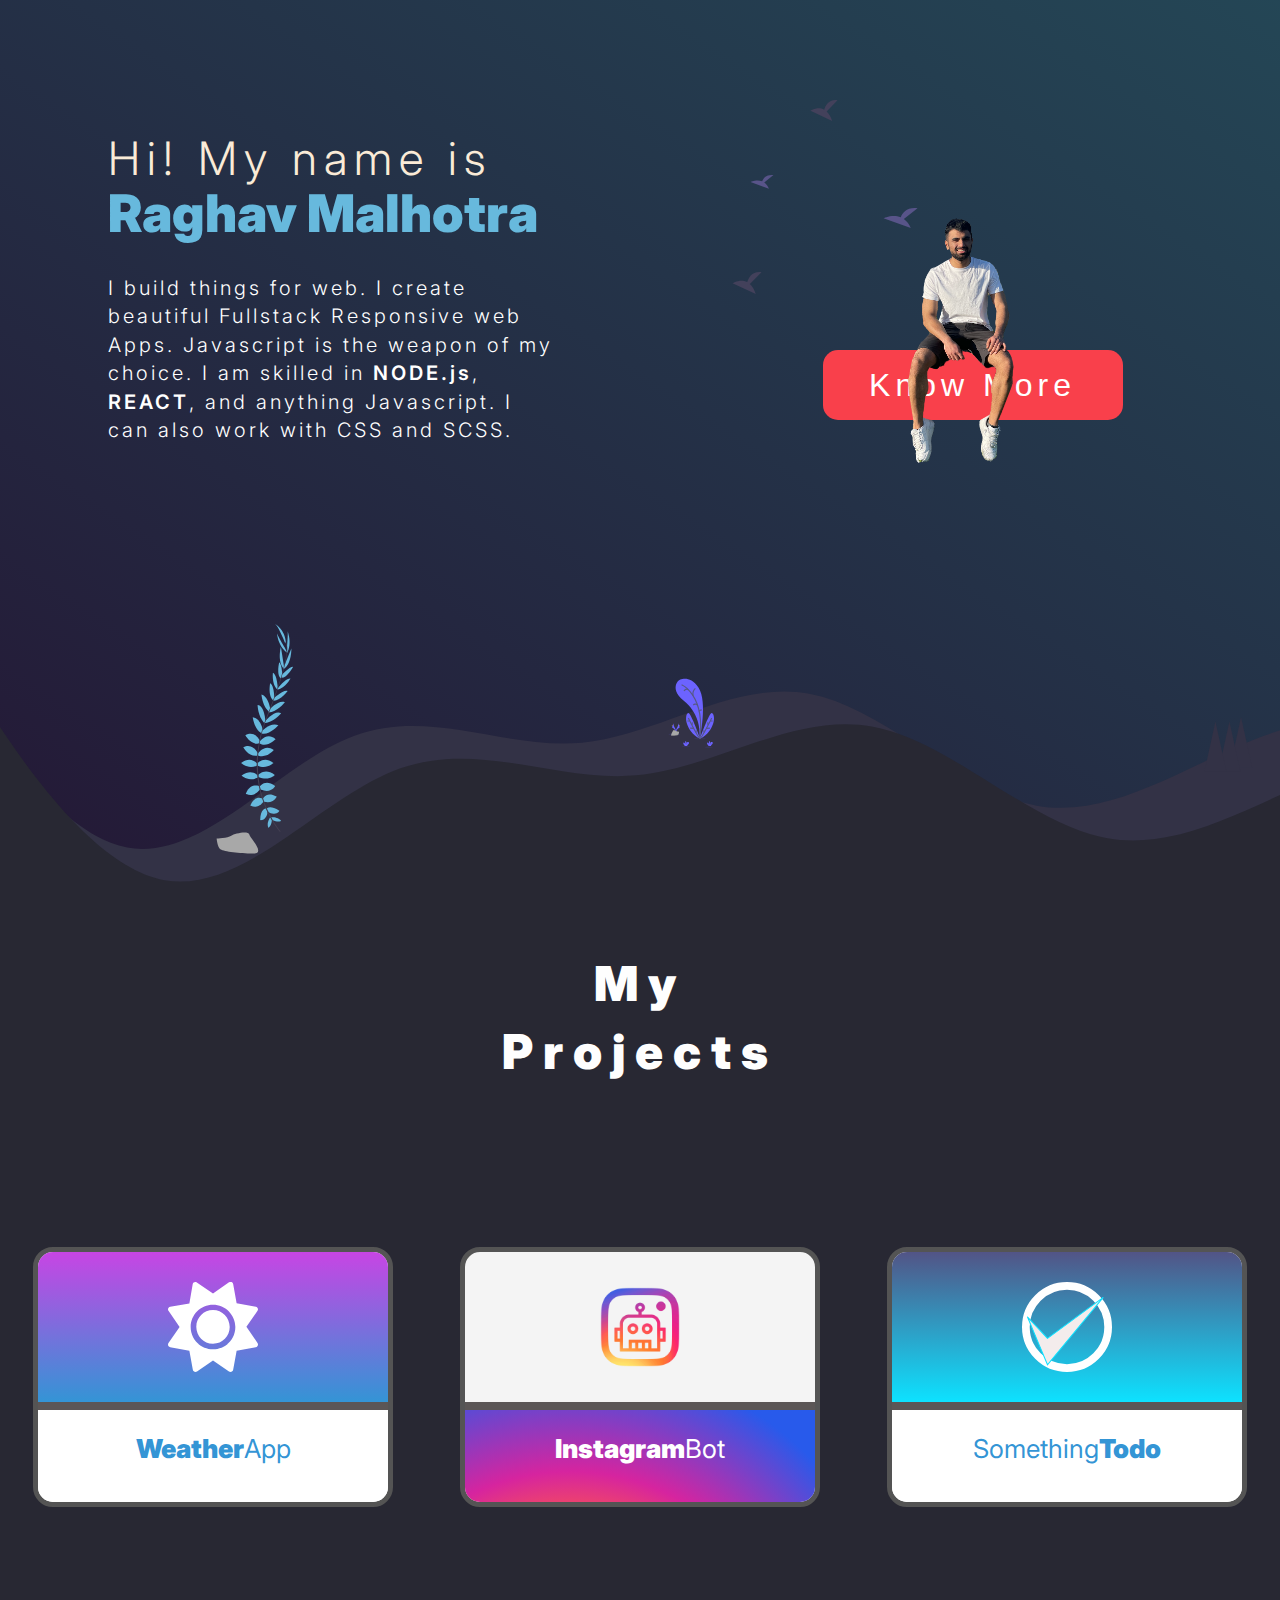
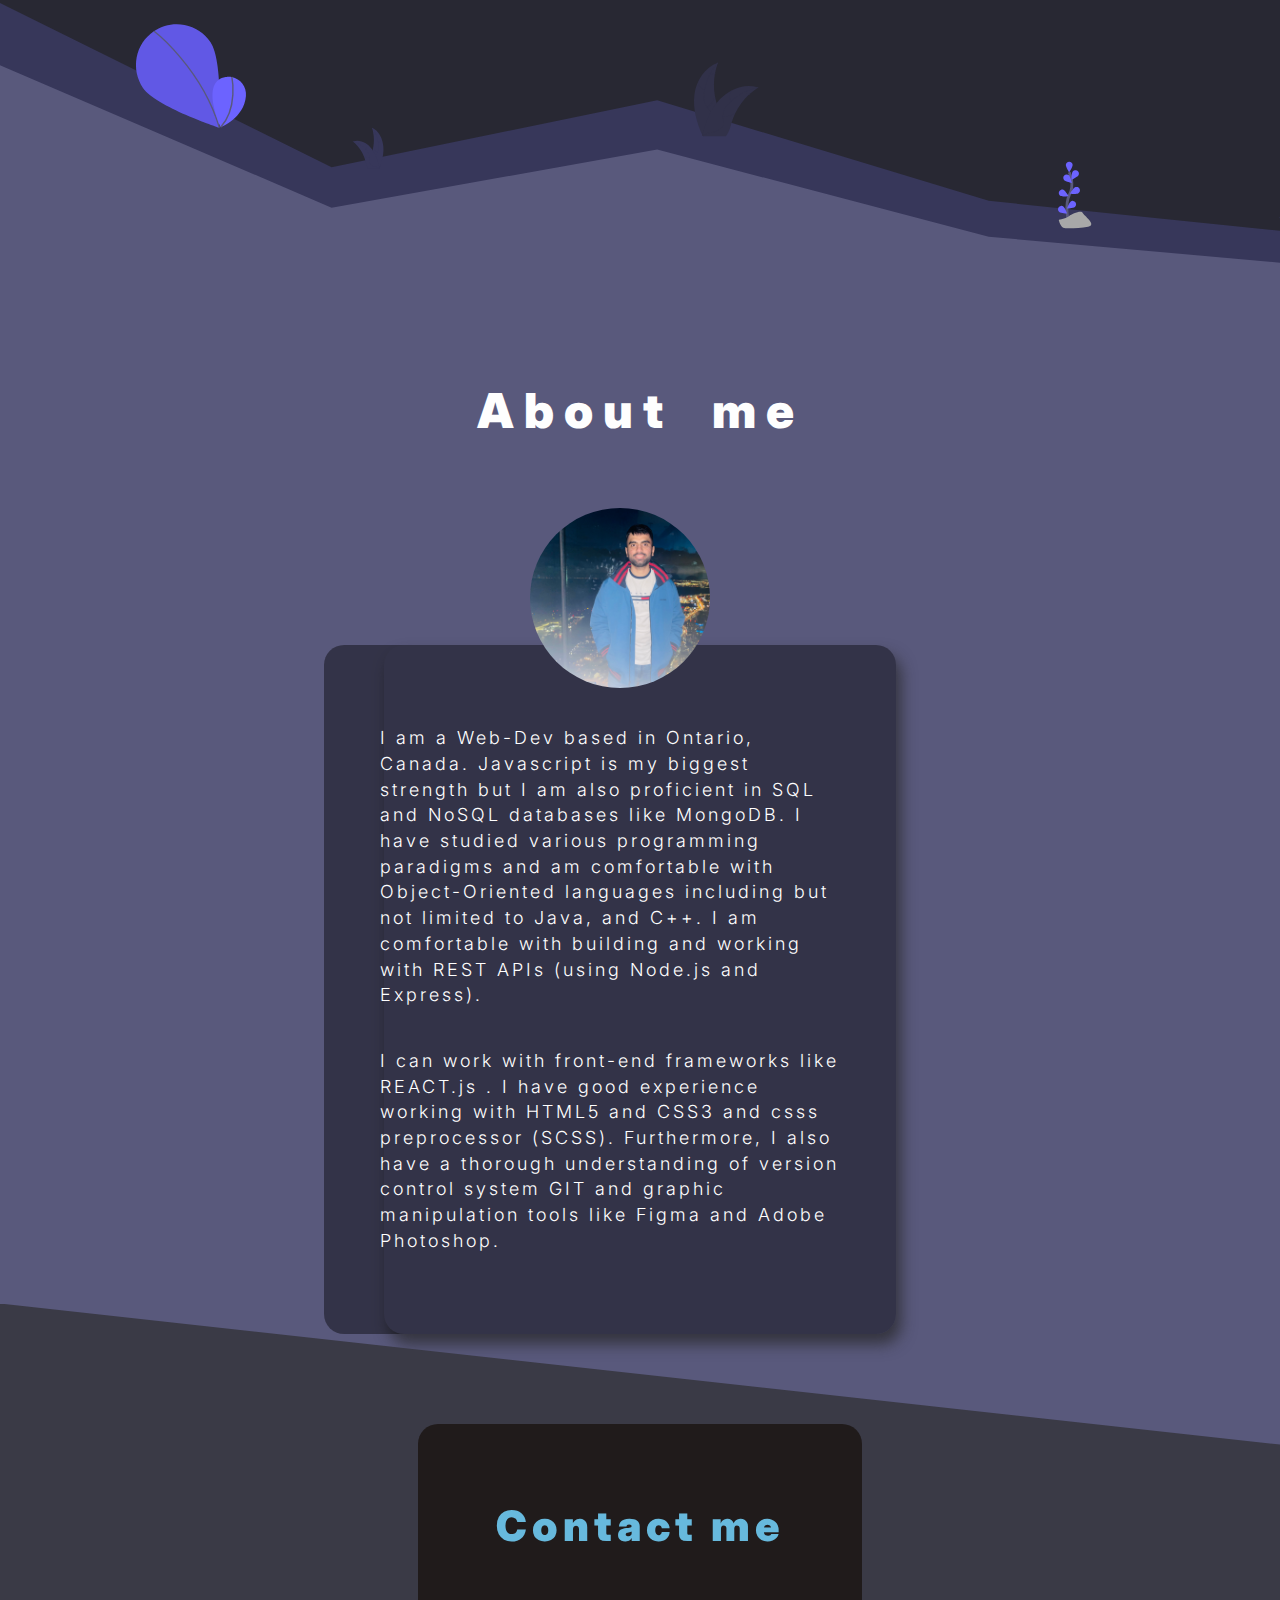
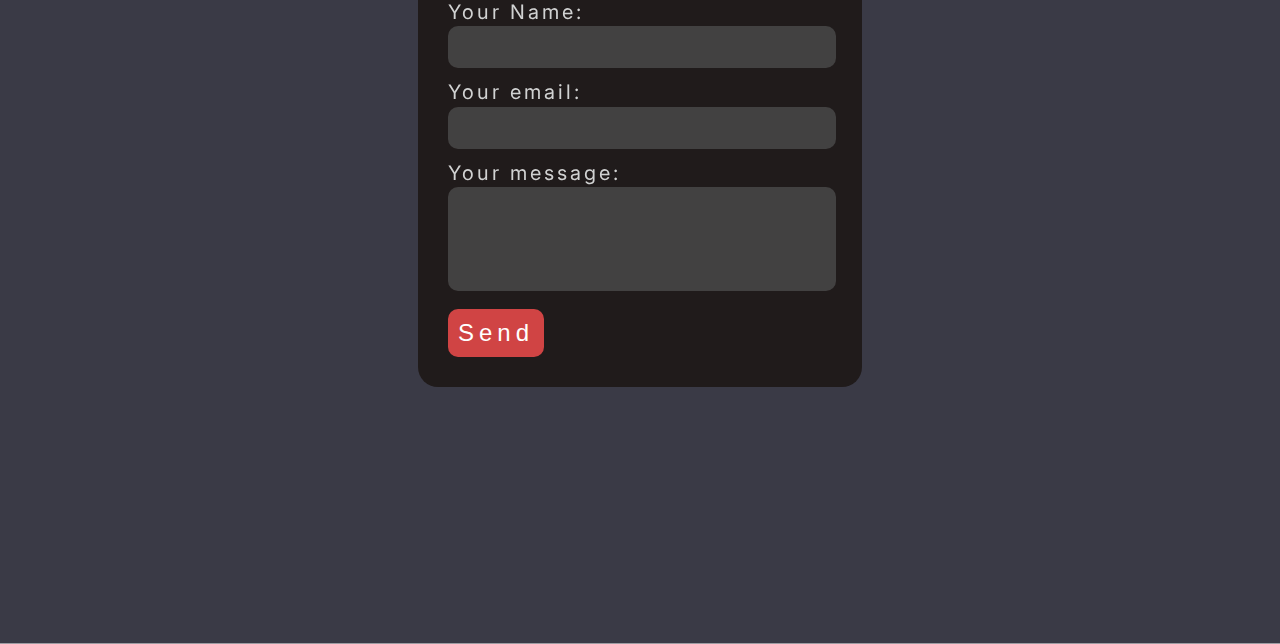
==== commit e0af03c0: "beta portfolio responsive" ====
--- a/beta/index.html
+++ b/beta/index.html
@@ -127,9 +127,9 @@
             Photoshop.
           </p>
         </div>
-        <div id="about-img">
+        <!-- <div id="about-img">
           <img src="/beta/imgs/raghav.jpeg" alt="" />
-        </div>
+        </div> -->
       </div>
     </div>
 
--- a/beta/styles/style.css
+++ b/beta/styles/style.css
@@ -8,6 +8,19 @@
   box-sizing: border-box;
   width: 100vw;
   overflow-x: hidden;
+}
+
+body {
+  overflow-x: hidden;
+}
+body::-webkit-scrollbar {
+  width: 0 !important;
+}
+body {
+  overflow: -moz-scrollbars-none;
+}
+body {
+  -ms-overflow-style: none;
 }
 
 #section1 {
@@ -241,7 +254,6 @@
 
 /* section 3 */
 #section-3 {
-  height: 100vh;
   width: 100%;
   top: 100vh;
   box-sizing: border-box;
@@ -254,22 +266,40 @@
 }
 
 #about-box {
-  margin-top: 1000px;
-  width: 80%;
+  margin-top: 100px;
+  width: 40%;
   margin: auto;
-
   display: table;
-  clear: both;
   border-radius: 20px;
+  margin-top: 200px;
+  position: relative;
+  box-sizing: border-box;
+  box-shadow: 5px 10px 15px #262525b7;
+}
+
+#about-box::after {
+  content: '';
+  width: 180px;
+  height: 180px;
+  position: absolute;
+
+  transform: translateX(-50%);
+  top: -20%;
+  left: 46%;
+  border-radius: 1000px;
+
+  background-image: url(../imgs/raghav.jpeg);
+  background-repeat: no-repeat;
+  background-size: cover;
 }
 
 #about-text {
-  width: 60%;
+  padding: 60px 30px;
+  width: 100%;
   float: right;
-  background: rgba(0, 0, 0, 0.185);
+  background: #0000006b;
   font-family: 'Inter', sans-serif;
-
-  font-weight: 300;
+  font-weight: 400;
   border-radius: 20px;
 }
 
@@ -283,7 +313,7 @@
   color: #fff;
   padding: 20px;
 }
-
+/* 
 #about-img {
   width: 30%;
   float: left;
@@ -292,7 +322,7 @@
   width: 100%;
   box-shadow: 5px 2px 15px #262525b7;
   border-radius: 20px;
-}
+} */
 
 .transition-layer {
   position: absolute;
--- a/beta/styles/media_queries.css
+++ b/beta/styles/media_queries.css
@@ -13,6 +13,11 @@
   .transition-layer2 {
     top: -24%;
     height: 25%;
+  }
+
+  #form-box,
+  #about-box {
+    width: 50%;
   }
 }
 
@@ -142,6 +147,11 @@
     height: 80vw;
     margin-top: 90px;
   }
+
+  #form-box,
+  #about-box {
+    width: 70%;
+  }
 }
 
 @media only screen and (max-width: 650px) {
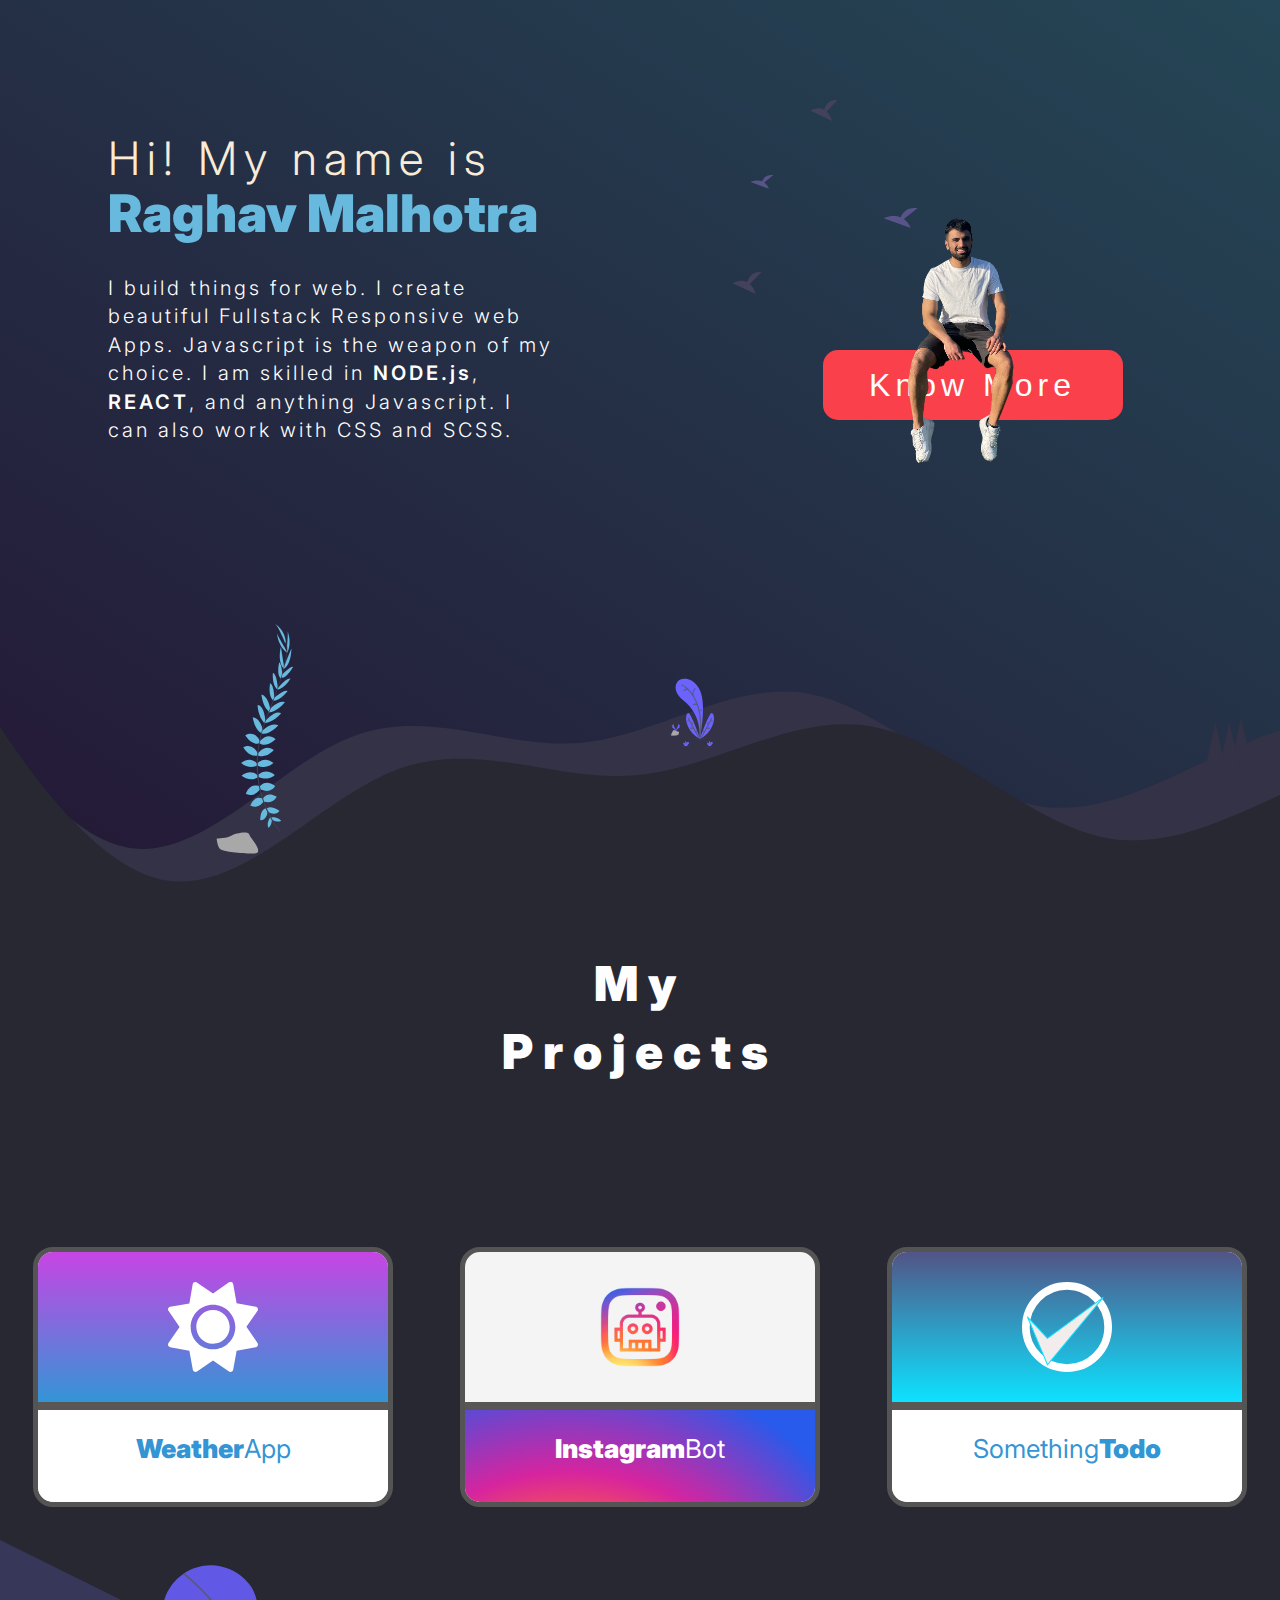
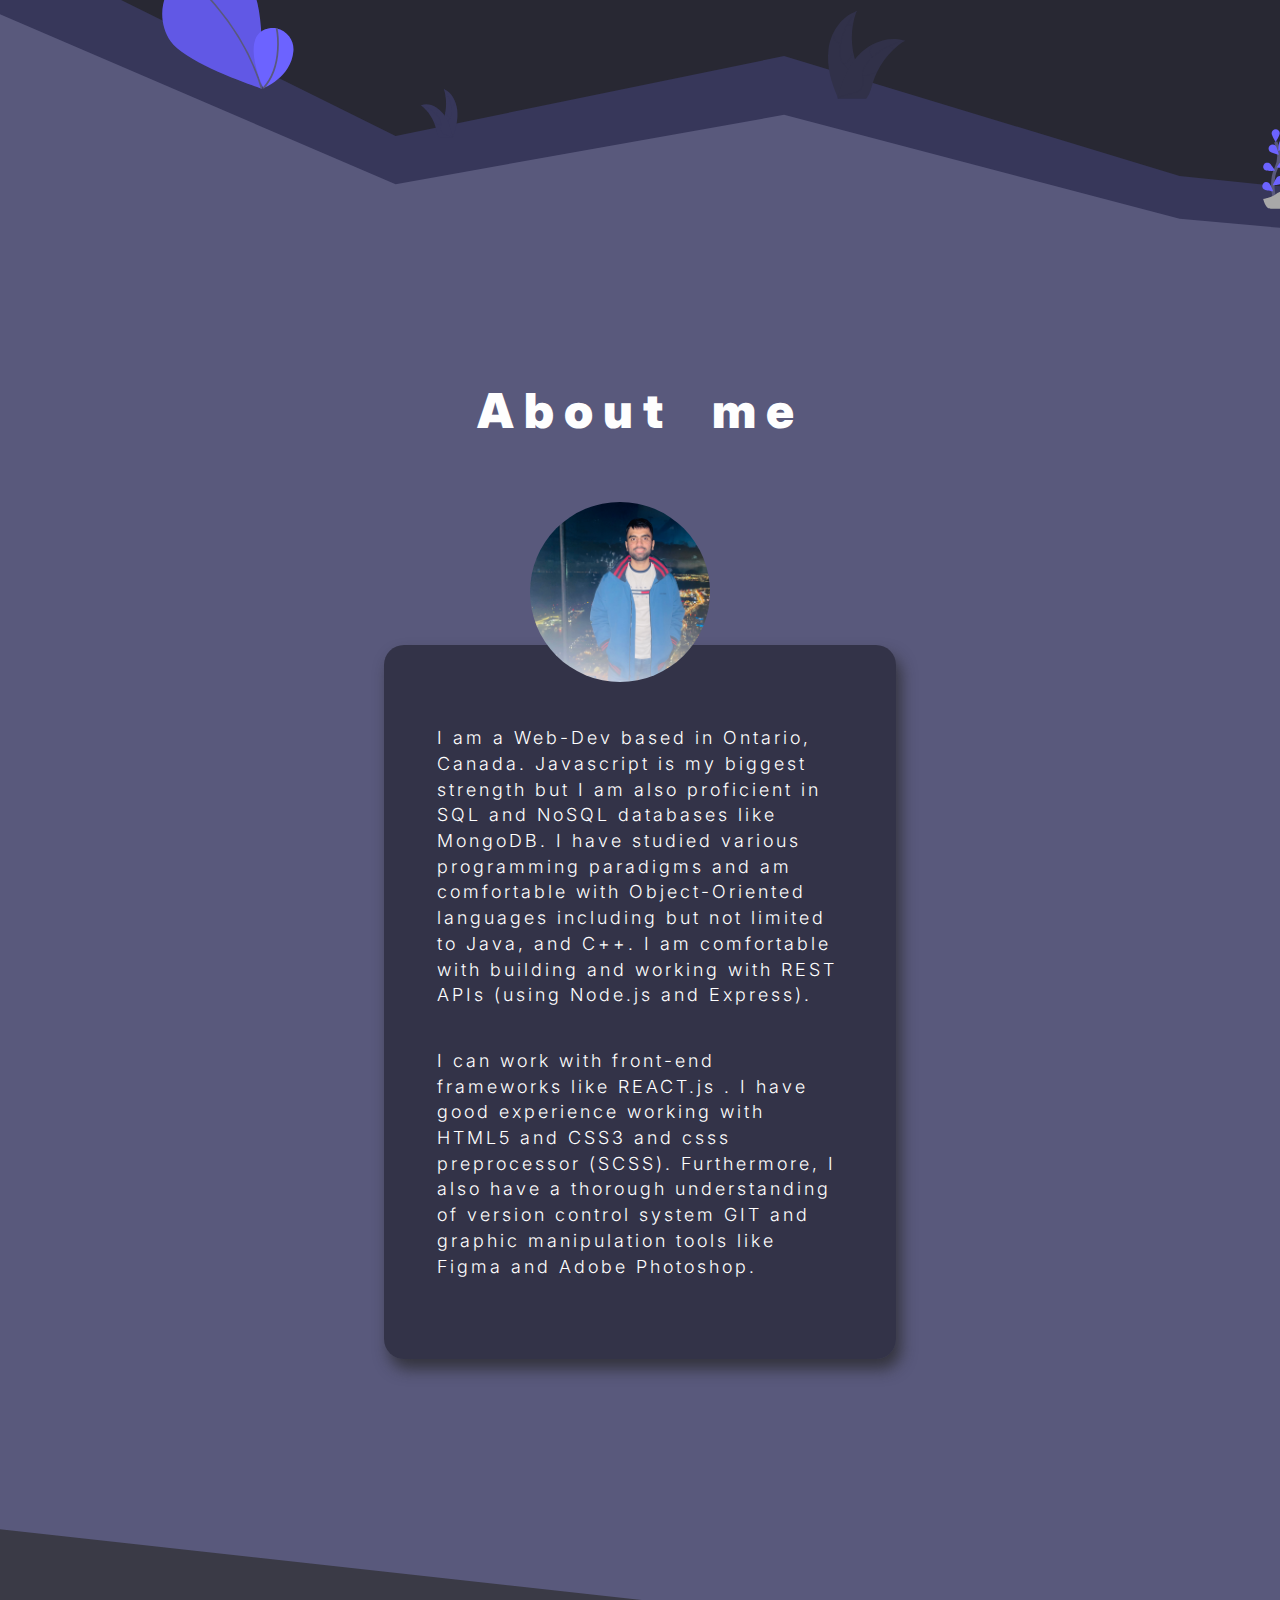
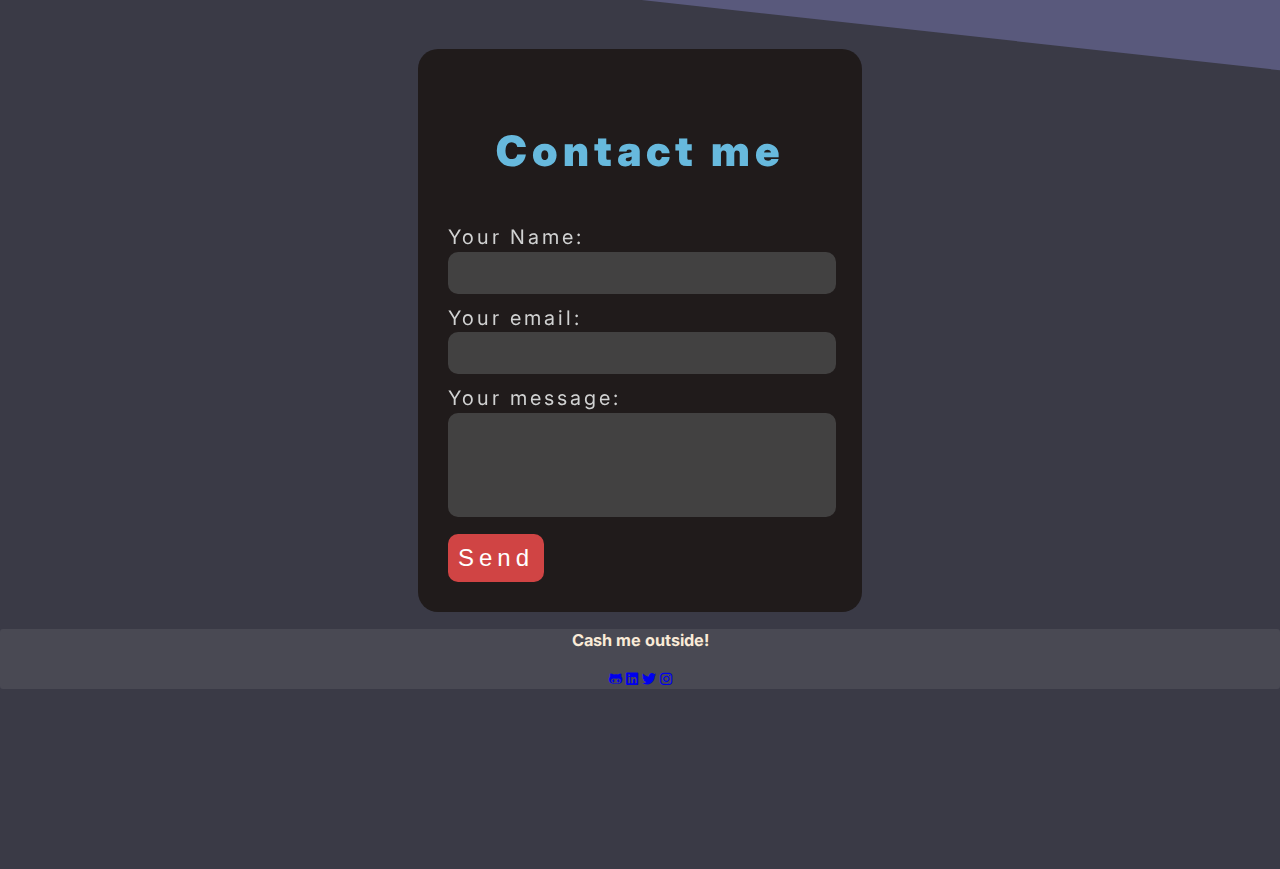
==== commit a2d0edc7: "responsive" ====
--- a/beta/index.html
+++ b/beta/index.html
@@ -5,6 +5,11 @@
     <meta name="viewport" content="width=device-width, initial-scale=1.0" />
     <meta http-equiv="X-UA-Compatible" content="ie=edge" />
     <title>Document</title>
+    <link
+      rel="stylesheet"
+      href="https://cdnjs.cloudflare.com/ajax/libs/font-awesome/6.1.1/css/all.min.css"
+    />
+
     <link rel="preconnect" href="https://fonts.googleapis.com" />
     <link rel="preconnect" href="https://fonts.gstatic.com" crossorigin />
     <link
@@ -109,24 +114,23 @@
       <div class="transition-layer2"></div>
       <h2>About me</h2>
       <div id="about-box">
-        <div id="about-text">
-          <p>
-            I am a Web-Dev based in Ontario, Canada. Javascript is my biggest
-            strength but I am also proficient in SQL and NoSQL databases like
-            MongoDB. I have studied various programming paradigms and am
-            comfortable with Object-Oriented languages including but not limited
-            to Java, and C++. I am comfortable with building and working with
-            REST APIs (using Node.js and Express).
-          </p>
+        <p>
+          I am a Web-Dev based in Ontario, Canada. Javascript is my biggest
+          strength but I am also proficient in SQL and NoSQL databases like
+          MongoDB. I have studied various programming paradigms and am
+          comfortable with Object-Oriented languages including but not limited
+          to Java, and C++. I am comfortable with building and working with REST
+          APIs (using Node.js and Express).
+        </p>
 
-          <p>
-            I can work with front-end frameworks like REACT.js . I have good
-            experience working with HTML5 and CSS3 and csss preprocessor (SCSS).
-            Furthermore, I also have a thorough understanding of version control
-            system GIT and graphic manipulation tools like Figma and Adobe
-            Photoshop.
-          </p>
-        </div>
+        <p>
+          I can work with front-end frameworks like REACT.js . I have good
+          experience working with HTML5 and CSS3 and csss preprocessor (SCSS).
+          Furthermore, I also have a thorough understanding of version control
+          system GIT and graphic manipulation tools like Figma and Adobe
+          Photoshop.
+        </p>
+
         <!-- <div id="about-img">
           <img src="/beta/imgs/raghav.jpeg" alt="" />
         </div> -->
@@ -153,8 +157,26 @@
           <button type="submit" id="send-form">Send</button>
         </form>
       </div>
+
+      <div class="social-container">
+        <h3>Cash me outside!</h3>
+        <a href="https://github.com/raghavmalhotra"
+          ><i class="fa fa-brands fa-github-alt"></i
+        ></a>
+
+        <a href="https://www.linkedin.com/in/raghav-malhotra-05211a209/"
+          ><i class="fa fa-brands fa-linkedin"></i
+        ></a>
+
+        <a href="https://twitter.com/roxtarm"
+          ><i class="fa fa-brands fa-twitter"></i
+        ></a>
+
+        <a href="https://www.instagram.com/raghav.malhotra"
+          ><i class="fa fa-brands fa-instagram"></i
+        ></a>
+      </div>
     </div>
-    -->
   </body>
   <script src="./scripts/app.js"></script>
   <script src="./scripts/form.js"></script>
--- a/beta/styles/style.css
+++ b/beta/styles/style.css
@@ -259,10 +259,23 @@
   box-sizing: border-box;
   background: #59597c;
   color: antiquewhite;
-  padding: 10px 0 150px 0;
-  text-align: center;
-
-  position: relative;
+  padding: 10px 0 350px 0;
+  text-align: center;
+  position: relative;
+}
+
+#about-box::after {
+  content: '';
+  width: 180px;
+  height: 180px;
+  position: absolute;
+  transform: translateX(-50%);
+  top: -20%;
+  left: 46%;
+  border-radius: 1000px;
+  background-image: url(../imgs/raghav.jpeg);
+  background-repeat: no-repeat;
+  background-size: cover;
 }
 
 #about-box {
@@ -274,36 +287,12 @@
   margin-top: 200px;
   position: relative;
   box-sizing: border-box;
+  background: #0000006b;
+  padding: 60px 30px;
   box-shadow: 5px 10px 15px #262525b7;
 }
 
-#about-box::after {
-  content: '';
-  width: 180px;
-  height: 180px;
-  position: absolute;
-
-  transform: translateX(-50%);
-  top: -20%;
-  left: 46%;
-  border-radius: 1000px;
-
-  background-image: url(../imgs/raghav.jpeg);
-  background-repeat: no-repeat;
-  background-size: cover;
-}
-
-#about-text {
-  padding: 60px 30px;
-  width: 100%;
-  float: right;
-  background: #0000006b;
-  font-family: 'Inter', sans-serif;
-  font-weight: 400;
-  border-radius: 20px;
-}
-
-#about-text p {
+#about-box p {
   font-size: 18px;
   font-weight: 300;
   text-align: left;
@@ -448,7 +437,34 @@
   -webkit-text-fill-color: transparent; */
 }
 
-/* media queries */
+fa-brands {
+  padding: 25px;
+  font-size: 40px;
+  width: 30px;
+
+  text-decoration: none;
+  margin: 5px 2px;
+  border-radius: 50%;
+
+  color: #818181;
+  transition: all 0.3s;
+}
+
+.fa-brands-dark-theme {
+  color: #dfdfdf;
+}
+
+.fa-brands-dark-theme .fa-brands:hover {
+  color: #5c5c5c;
+}
+
+.social-container {
+  width: 100%;
+  background: rgba(187, 186, 186, 0.119);
+
+  text-align: center;
+  border-radius: 3px;
+}
 
 @keyframes gradient {
   0% {
--- a/beta/styles/media_queries.css
+++ b/beta/styles/media_queries.css
@@ -25,6 +25,14 @@
   .transition-layer2 {
     top: -25%;
     height: 25%;
+  }
+  #about-box {
+    width: 70%;
+    padding: 60px 20px;
+  }
+
+  #about-box::after {
+    top: -25%;
   }
 }
 
@@ -49,6 +57,19 @@
   }
 }
 
+@media only screen and (max-width: 1040px) {
+  #about-box {
+    width: 80%;
+  }
+}
+
+@media only screen and (max-width: 1040px) {
+  #about-box {
+    width: 90%;
+    padding: 60px 5px;
+  }
+}
+
 @media only screen and (max-width: 870px) {
   .container {
     padding: 60px 0px;
@@ -60,10 +81,7 @@
     top: 105vh;
     width: 100vw;
   }
-  #section-3 {
-    top: 70vh;
-    width: 100vw;
-  }
+
   .transition-layer {
     top: -10%;
     height: 15%;
@@ -98,6 +116,14 @@
 
   #section2 {
     padding-bottom: 400px;
+  }
+
+  #about-box::after {
+    top: -22%;
+  }
+
+  section-4 {
+    clip-path: polygon(0 0, 100% 5%, 100% 100%, 0% 100%);
   }
 }
 
@@ -148,9 +174,12 @@
     margin-top: 90px;
   }
 
-  #form-box,
-  #about-box {
+  #form-box {
     width: 70%;
+  }
+
+  #about-box::after {
+    top: -18%;
   }
 }
 
@@ -162,6 +191,10 @@
 }
 
 @media only screen and (max-width: 500px) {
+  h2 {
+    font-size: 44px;
+    max-width: 80%;
+  }
   .container {
     padding: 70px 0px;
   }
@@ -239,6 +272,10 @@
     margin-top: 30px;
     border-radius: 10px;
   }
+
+  #about-box::after {
+    top: -14%;
+  }
 }
 
 @media only screen and (max-width: 380px) {
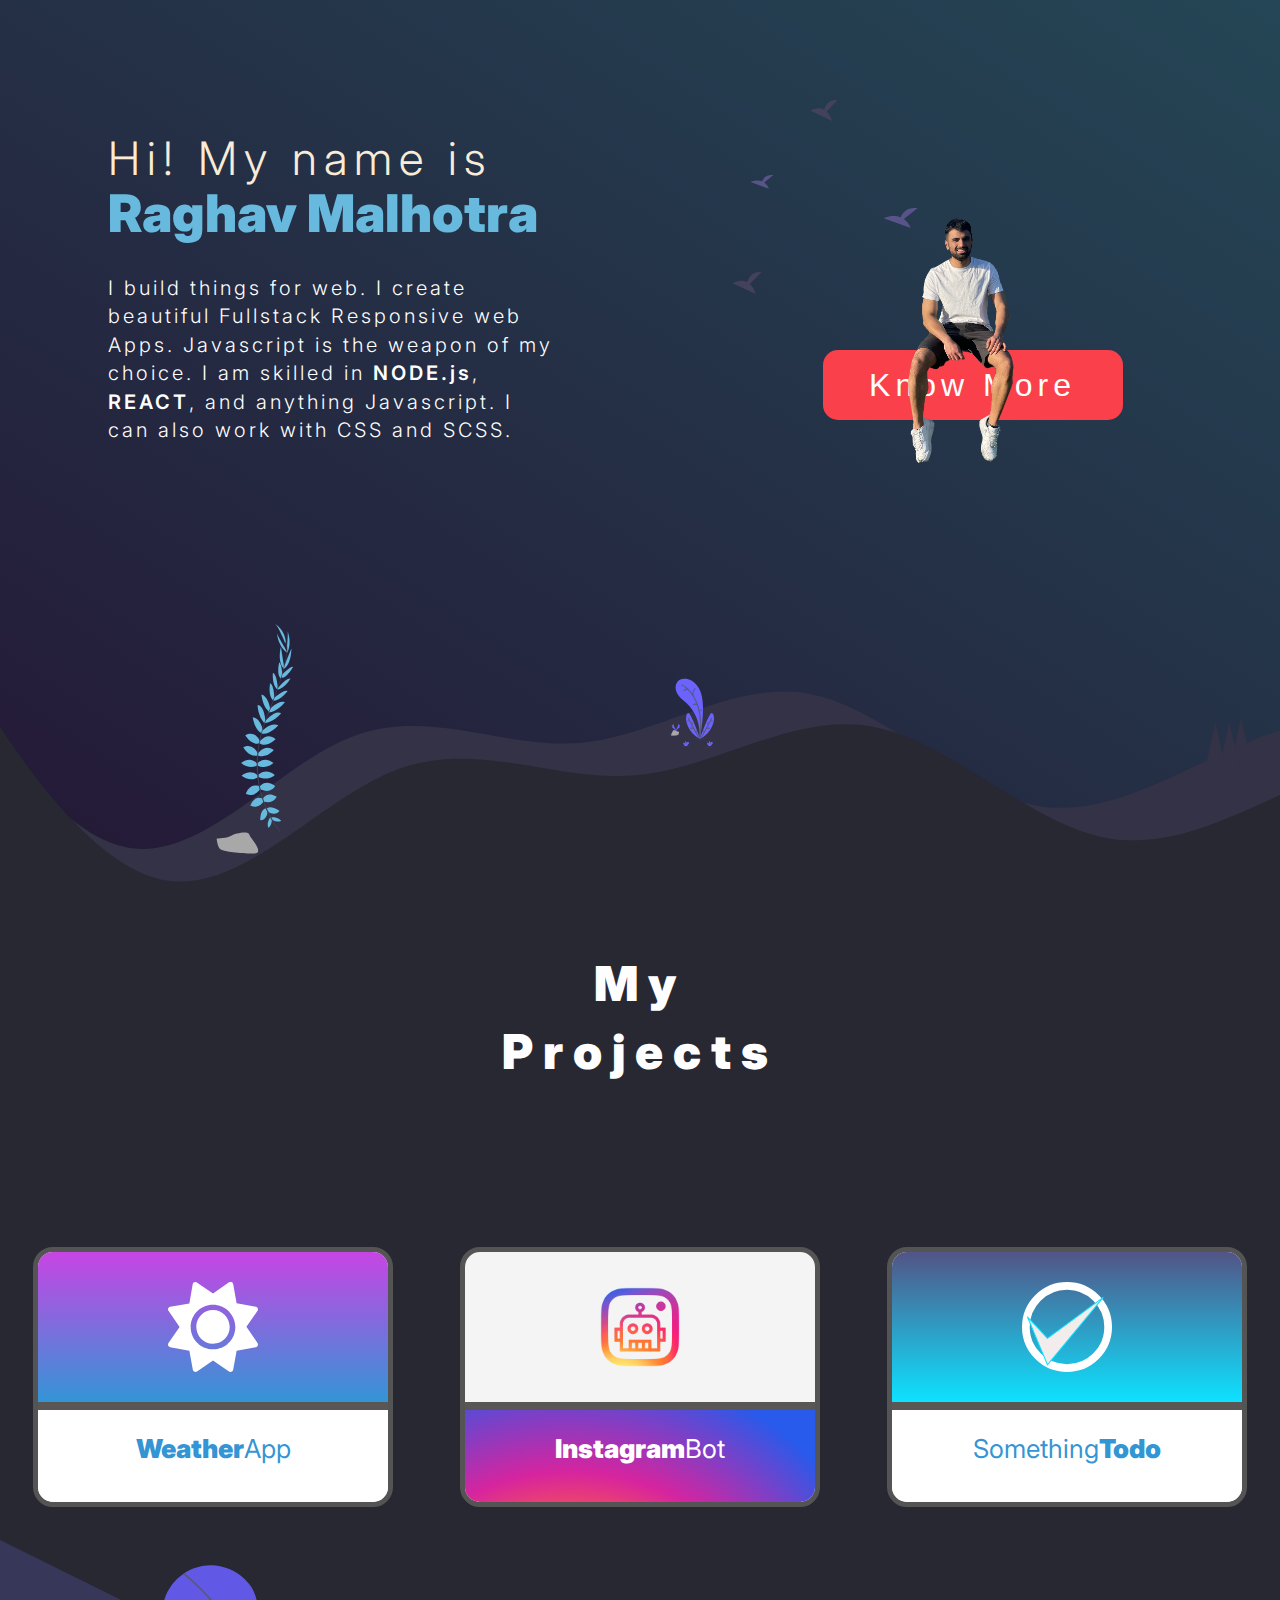
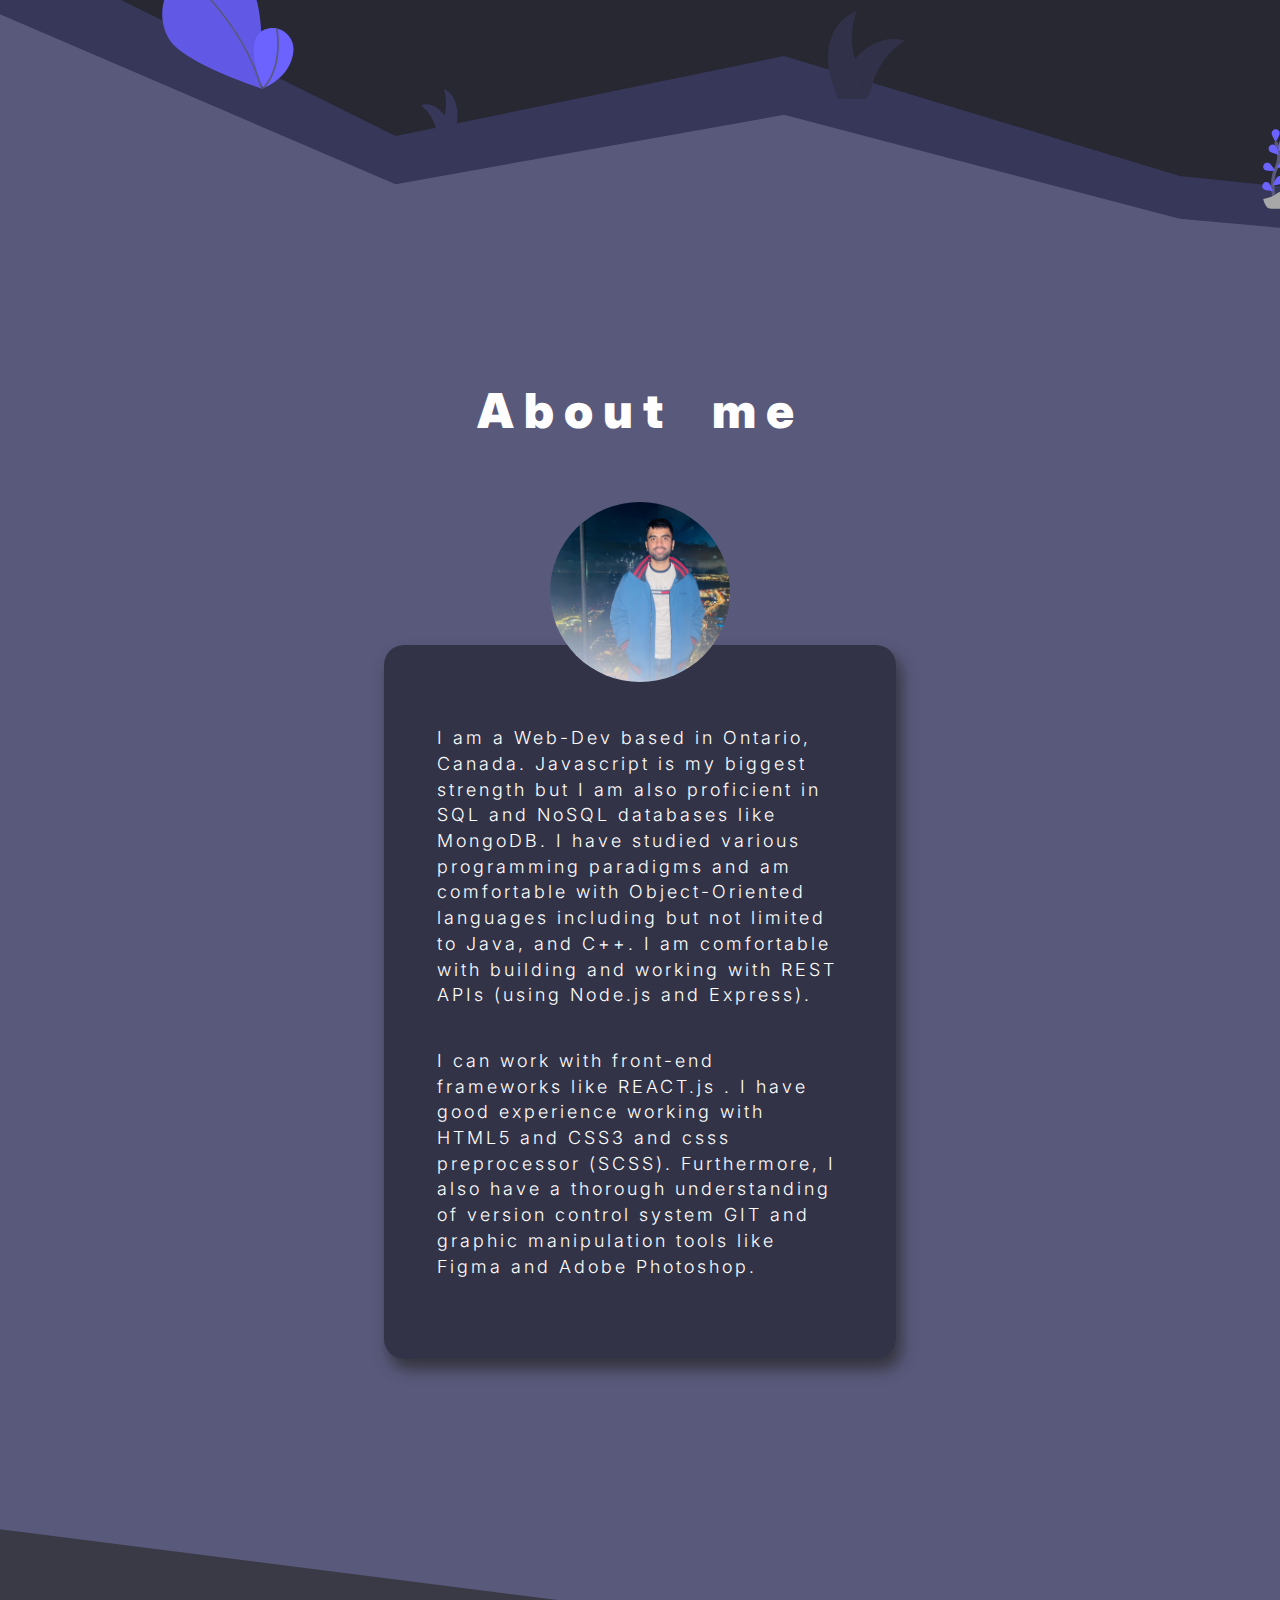
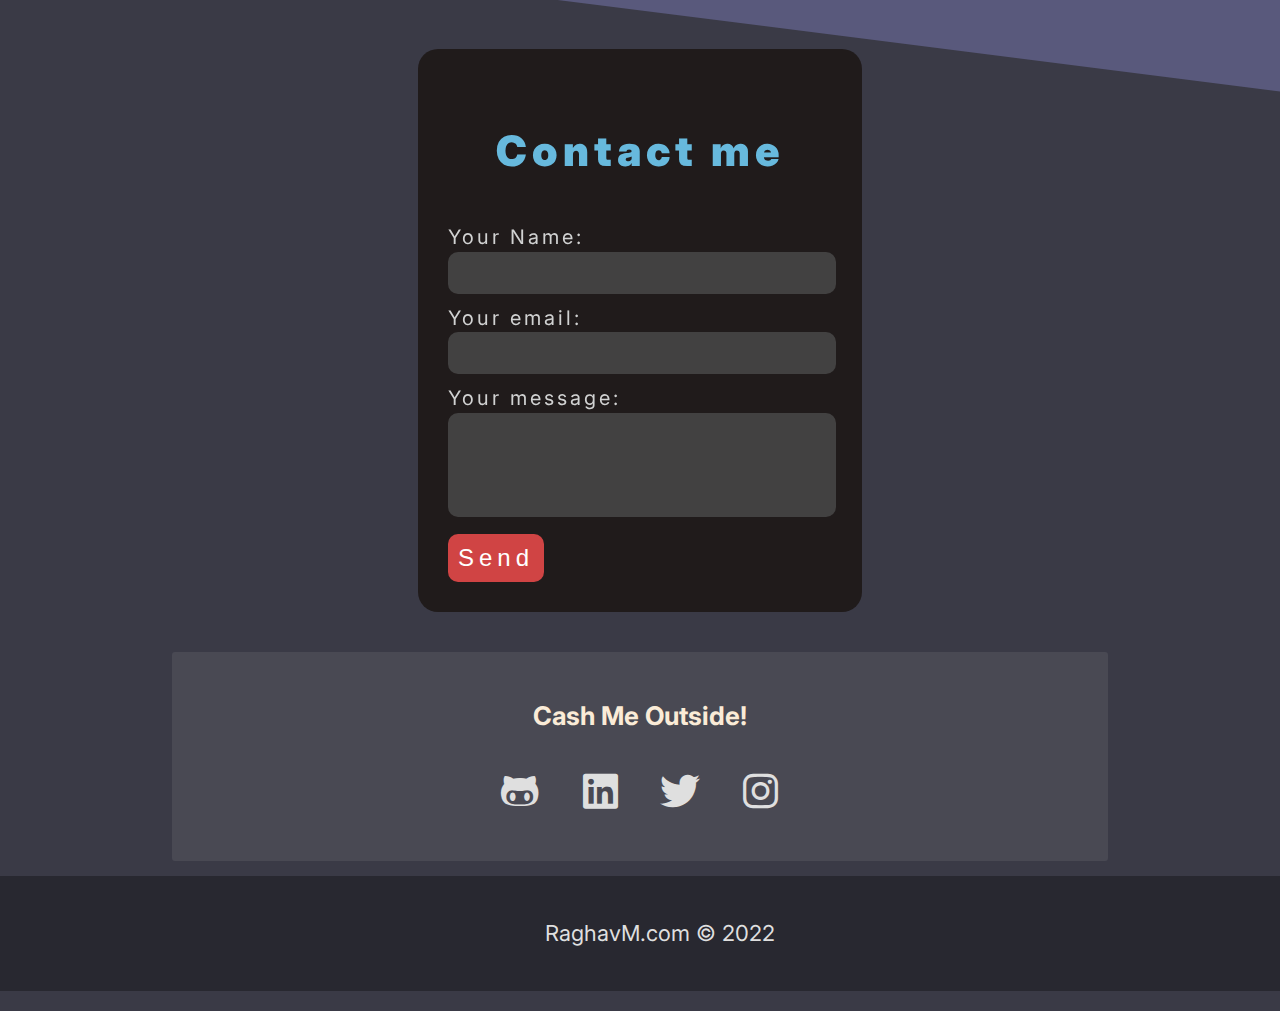
==== commit 6d01b3de: "initial release" ====
--- a/beta/index.html
+++ b/beta/index.html
@@ -176,6 +176,9 @@
           ><i class="fa fa-brands fa-instagram"></i
         ></a>
       </div>
+      <footer>
+        <p>RaghavM.com &copy; 2022</p>
+      </footer>
     </div>
   </body>
   <script src="./scripts/app.js"></script>
--- a/beta/styles/style.css
+++ b/beta/styles/style.css
@@ -271,7 +271,7 @@
   position: absolute;
   transform: translateX(-50%);
   top: -20%;
-  left: 46%;
+  left: 50%;
   border-radius: 1000px;
   background-image: url(../imgs/raghav.jpeg);
   background-repeat: no-repeat;
@@ -437,11 +437,11 @@
   -webkit-text-fill-color: transparent; */
 }
 
-fa-brands {
-  padding: 25px;
+.fa-brands {
+  padding: 5px;
   font-size: 40px;
-  width: 30px;
-
+  width: 60px;
+  height: 60px;
   text-decoration: none;
   margin: 5px 2px;
   border-radius: 50%;
@@ -450,20 +450,37 @@
   transition: all 0.3s;
 }
 
-.fa-brands-dark-theme {
+.fa-brands {
   color: #dfdfdf;
 }
 
-.fa-brands-dark-theme .fa-brands:hover {
+.fa-brands .fa-brands:hover {
   color: #5c5c5c;
 }
 
 .social-container {
-  width: 100%;
+  width: 70%;
   background: rgba(187, 186, 186, 0.119);
-
+  margin: auto;
   text-align: center;
   border-radius: 3px;
+  padding: 20px;
+  margin-top: 40px;
+  text-transform: capitalize;
+  font-size: 22px;
+}
+
+footer {
+  background: #0000004f;
+  color: #dfdfdf;
+  width: 100%;
+
+  font-size: 22px;
+  padding: 20px;
+  margin: auto;
+  text-align: center;
+  margin-top: 15px;
+  margin-bottom: 0;
 }
 
 @keyframes gradient {
--- a/beta/styles/media_queries.css
+++ b/beta/styles/media_queries.css
@@ -266,7 +266,7 @@
   }
 
   button#main-cta {
-    font-size: 18px;
+    font-size: 12px;
     width: 160px;
     height: 40px;
     margin-top: 30px;
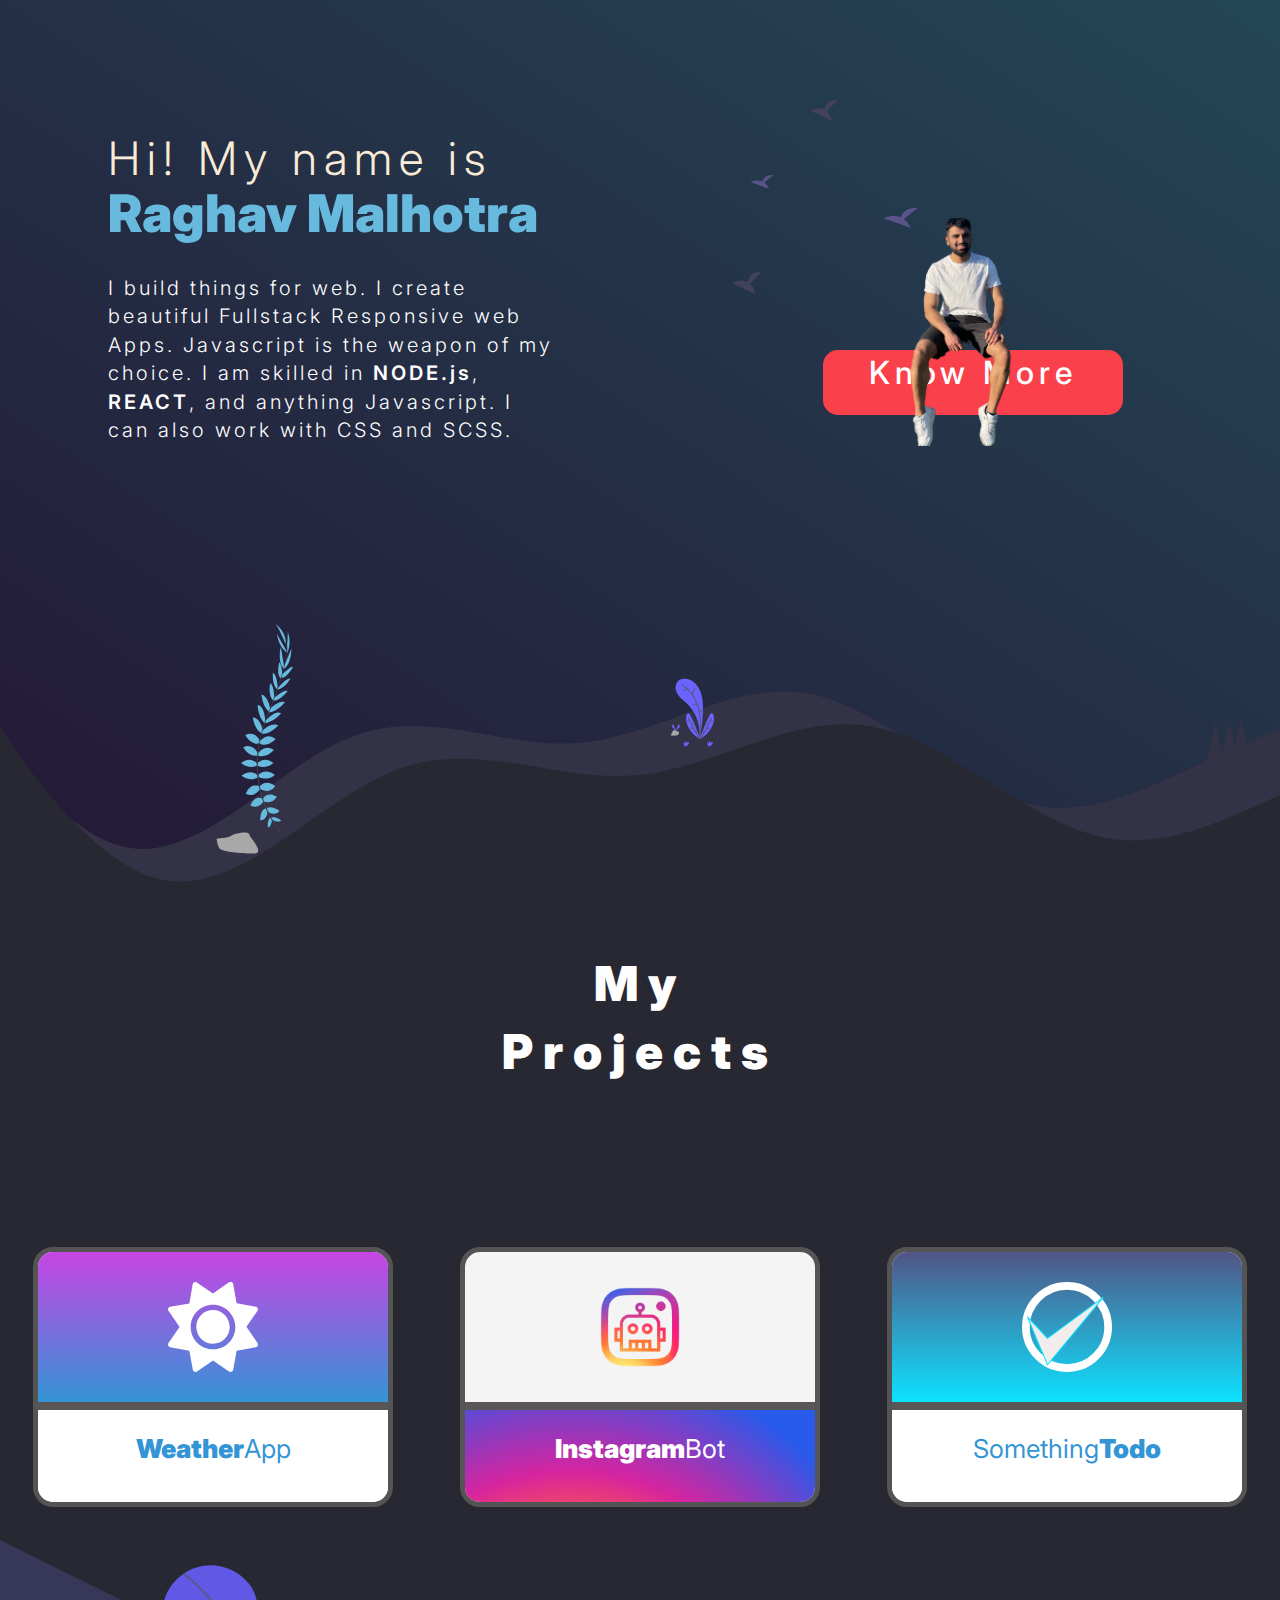
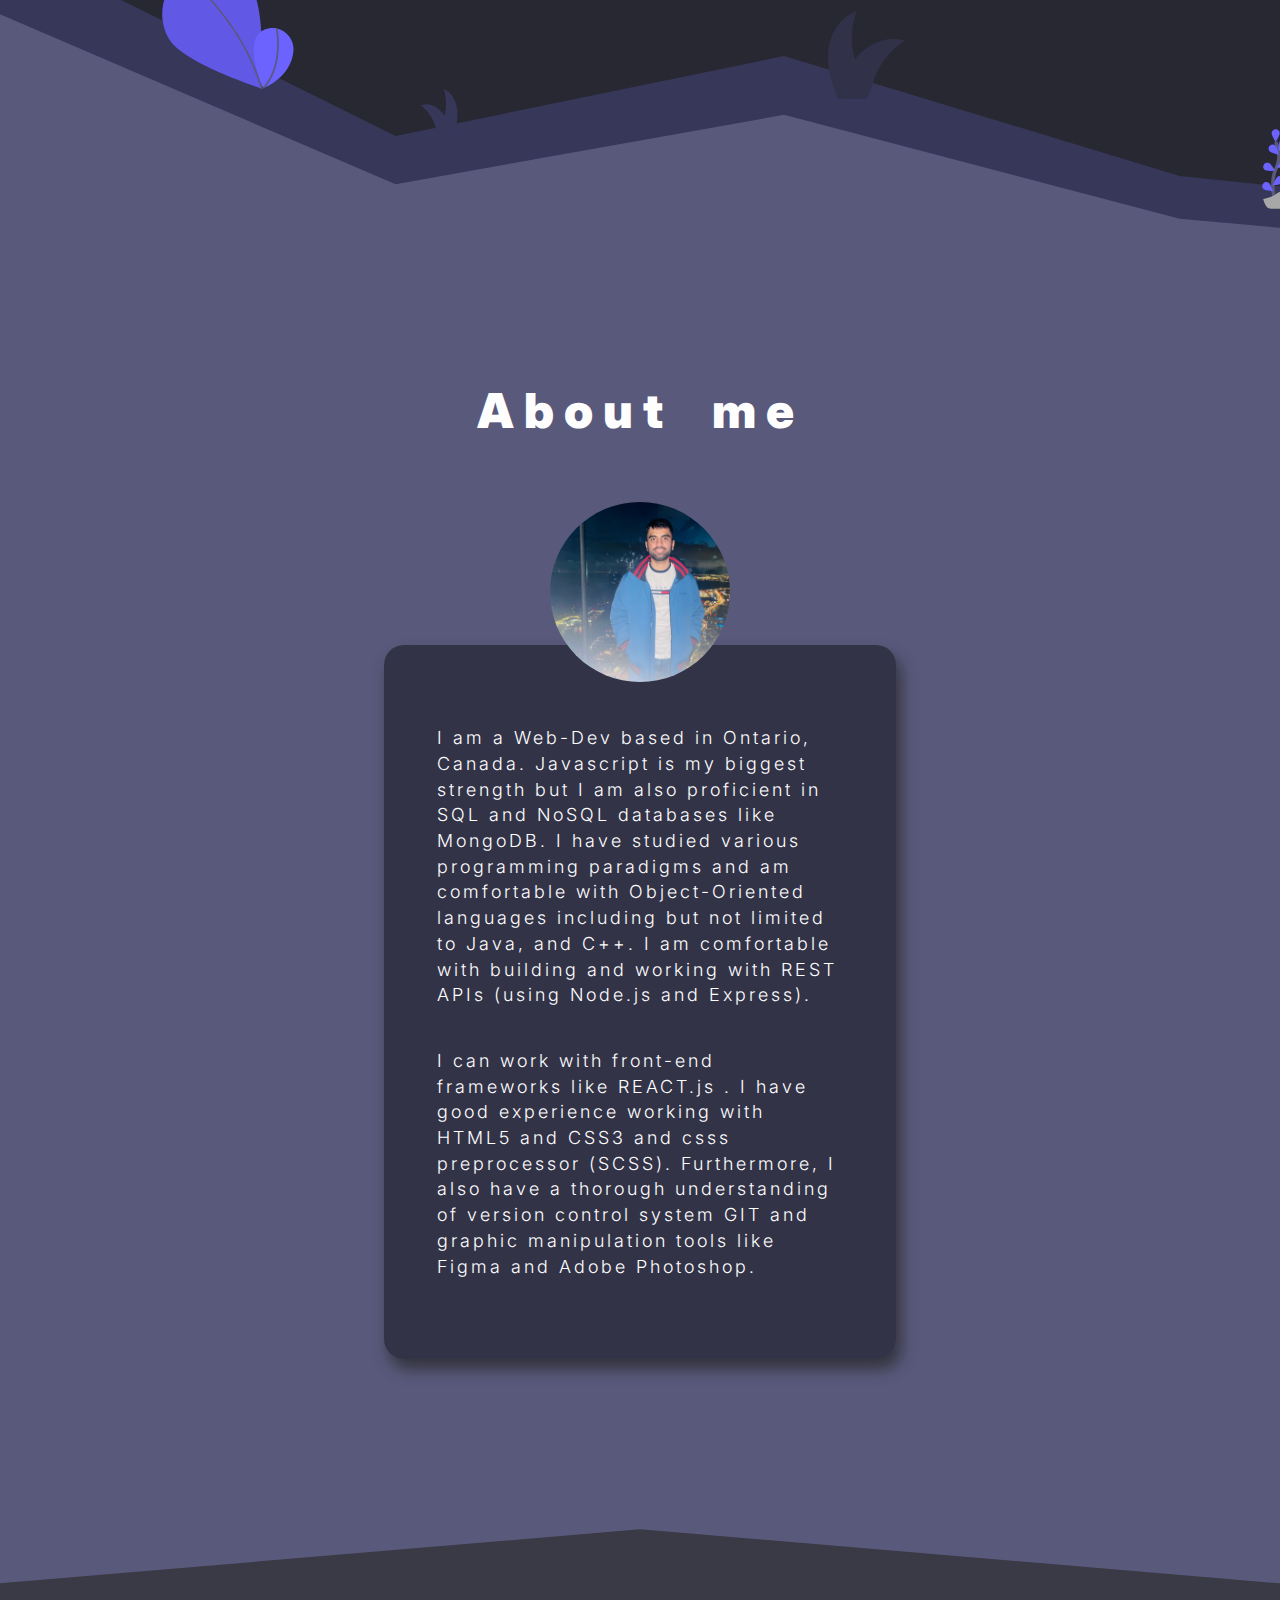
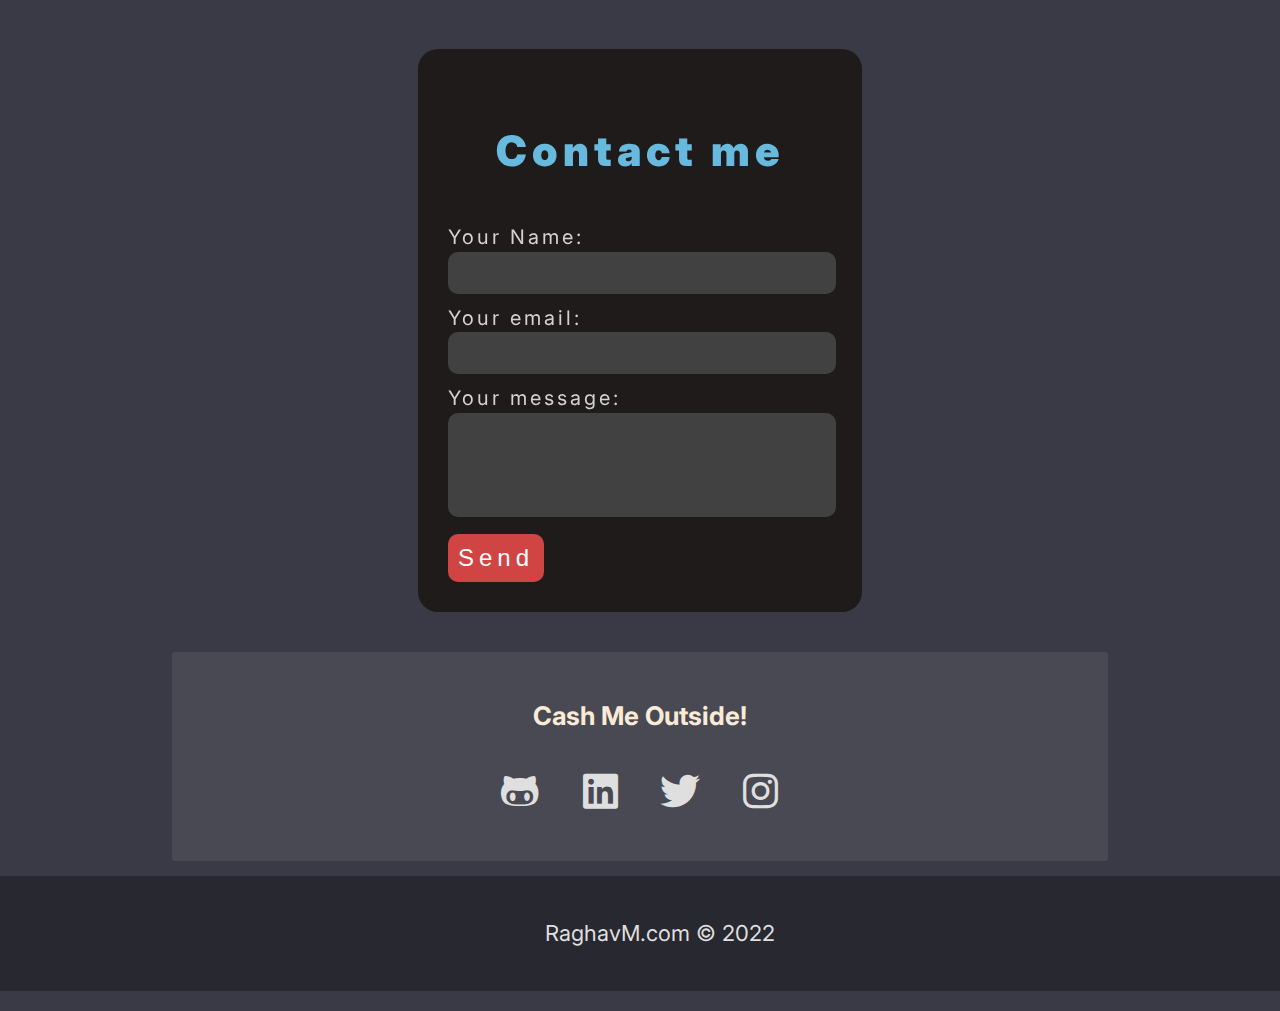
==== commit 45ca1e60: "housekeeping" ====
--- a/beta/index.html
+++ b/beta/index.html
@@ -4,7 +4,7 @@
     <meta charset="UTF-8" />
     <meta name="viewport" content="width=device-width, initial-scale=1.0" />
     <meta http-equiv="X-UA-Compatible" content="ie=edge" />
-    <title>Document</title>
+    <title>Raghav Malhotra Portfolio</title>
     <link
       rel="stylesheet"
       href="https://cdnjs.cloudflare.com/ajax/libs/font-awesome/6.1.1/css/all.min.css"
@@ -63,7 +63,7 @@
           </p>
         </div>
         <div id="cta-section">
-          <button id="main-cta">Know more</button>
+          <a href="#section-3" id="main-cta">Know more</a>
         </div>
       </div>
     </div>
--- a/beta/styles/style.css
+++ b/beta/styles/style.css
@@ -1,3 +1,7 @@
+html {
+  scroll-behavior: smooth;
+}
+
 body {
   padding: 0;
   margin: 0;
@@ -98,11 +102,12 @@
   position: relative;
 }
 
-button#main-cta {
+#main-cta {
   background: #f9404b;
   color: #fff;
+  text-decoration: none;
   border: 0;
-  font-weight: 100;
+  font-weight: 500;
   font-size: 32px;
   position: relative;
   letter-spacing: 5px;
@@ -110,17 +115,19 @@
   /* box-shadow: 5px 10px 15px #1a1a1a9c; */
   transition: all 0.3s ease-in-out;
   width: 300px;
-  height: 70px;
+  height: 65px;
   border-radius: 15px;
+  text-align: center;
+
   cursor: pointer;
 }
 
-button#main-cta:hover {
+#main-cta:hover {
   transform: translateY(-5px);
   box-shadow: 5px 10px 15px #1a1a1a9c;
 }
 
-button#main-cta:active {
+#main-cta:active {
   transform: translateY(5px);
   box-shadow: none;
 }
@@ -343,7 +350,7 @@
   left: 0;
   position: relative;
   background: #3a3a46;
-  clip-path: polygon(0 0, 100% 15%, 100% 100%, 0% 100%);
+  clip-path: polygon(0 5%, 50% 0%, 100% 5%, 100% 100%, 0% 100%);
   color: antiquewhite;
   padding: 20px 0;
   /* text-align: center; */
